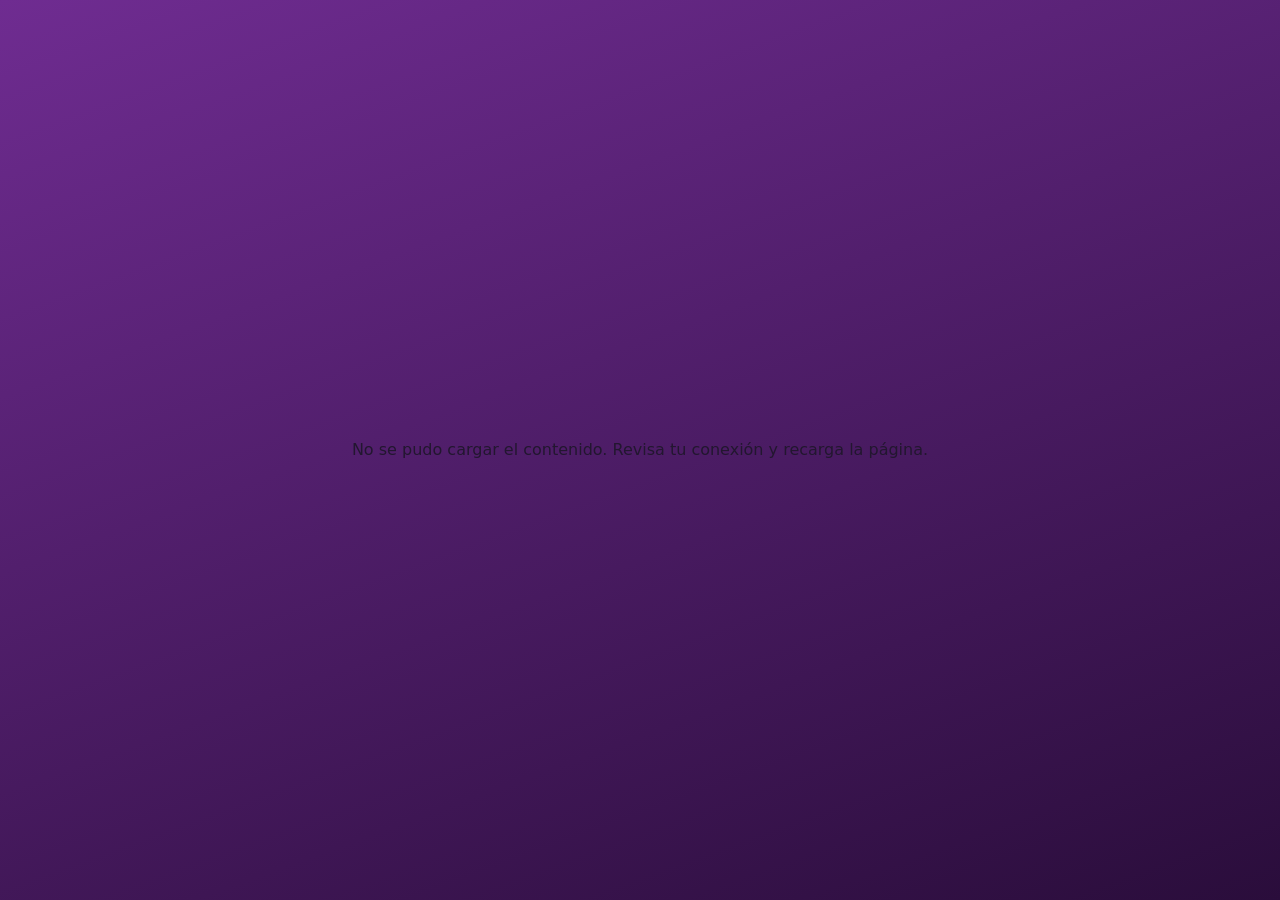
==== index.html @ a05f6765 "Macroproyecto Celica con corazón de mujer: también en el cantón, con sus proyectos y enlaces entre e" ====
<!doctype html>
<html lang="es">
<head>
<meta charset="utf-8">
<meta name="viewport" content="width=device-width, initial-scale=1">
<meta http-equiv="Content-Security-Policy" content="default-src 'self'; script-src 'self'; style-src 'self' https://fonts.googleapis.com; font-src https://fonts.gstatic.com; img-src 'self' data: blob: https:; media-src 'self' https:; connect-src https://mrswmolqdvhxfjkyxybd.supabase.co wss://mrswmolqdvhxfjkyxybd.supabase.co; frame-src https://www.youtube-nocookie.com; object-src 'none'; base-uri 'self'; form-action 'self'">
<title>Abg. Jorge Jaramillo Mena | Alcaldía de Celica · ADN7</title>
<meta name="description" content="Sitio oficial del Abg. Jorge Humberto Jaramillo Mena, candidato a la Alcaldía del cantón Celica, Loja, por ADN7. Propuestas, noticias, equipo y participación ciudadana.">
<meta name="keywords" content="Jorge Jaramillo, Celica, alcaldía, ADN7, Loja, Pozul, Sabanilla, Cruzpamba, Algarrobillo">
<meta property="og:type" content="website">
<meta property="og:locale" content="es_EC">
<meta property="og:title" content="Abg. Jorge Jaramillo Mena | Alcaldía de Celica · ADN7">
<meta property="og:description" content="Sitio oficial del Abg. Jorge Humberto Jaramillo Mena, candidato a la Alcaldía del cantón Celica, Loja, por ADN7. Propuestas, noticias, equipo y participación ciudadana.">
<meta property="og:image" content="assets/brand/afiche.webp">
<meta name="twitter:card" content="summary_large_image">
<meta name="theme-color" content="#6F2C91">
<link rel="icon" href="assets/brand/logo-color.webp">
<link rel="preconnect" href="https://mrswmolqdvhxfjkyxybd.supabase.co">
<link rel="preconnect" href="https://fonts.googleapis.com">
<link rel="preconnect" href="https://fonts.gstatic.com" crossorigin>
<link rel="stylesheet" href="https://fonts.googleapis.com/css2?family=Montserrat:wght@400;500;600;700;800;900&display=swap">
<link rel="stylesheet" href="assets/css/site.css?v=202611161114">
<link rel="preload" as="image" href="assets/brand/candidato.webp">
<script src="assets/js/js.js?v=202611161114"></script>
<script type="application/ld+json">{"@context":"https://schema.org","@type":"Person","name":"Abg. Jorge Humberto Jaramillo Mena","jobTitle":"Candidato a la Alcaldía del cantón Celica","affiliation":{"@type":"Organization","name":"ADN7"}}</script>
</head>
<body data-page="home">
<div id="root" class="loading-screen"><img src="assets/brand/logo-color.webp" alt="Jorge Jaramillo" width="140" height="133"><noscript><p>Activa JavaScript para ver el sitio.</p></noscript></div>
<script src="assets/js/vendor/supabase.min.js?v=202611161114" defer></script>
<script src="assets/js/config.js?v=202611161114" defer></script>
<script src="assets/js/common.js?v=202611161114" defer></script>
<script src="assets/js/site.js?v=202611161114" defer></script>
</body>
</html>
---- assets/css/site.css ----
:root{--p:#6F2C91;--pd:#4b1a66;--pdd:#2a0d3b;--y:#EAE84B;--w:#fff;--ink:#22172f;--mut:#6c6280;--bg2:#f6f1fa;--r:18px;--sh:0 10px 30px rgba(60,20,90,.12);--e:cubic-bezier(.2,.7,.2,1)}
*{box-sizing:border-box}html{scroll-behavior:smooth;scroll-padding-top:120px}
body{margin:0;font:400 16px/1.65 Montserrat,system-ui,-apple-system,Segoe UI,Roboto,sans-serif;color:var(--ink);background:#fff;-webkit-font-smoothing:antialiased;overflow-x:hidden}
img,video{max-width:100%;display:block}a{color:var(--p)}h1,h2,h3,h4{line-height:1.15;margin:0 0 .5em;font-weight:800}
.wrap{width:min(1180px,100% - 32px);margin-inline:auto}.muted{color:var(--mut)}.empty{grid-column:1/-1;text-align:center;padding:30px}
.btn{display:inline-flex;align-items:center;justify-content:center;gap:8px;padding:14px 26px;border-radius:999px;font-weight:700;text-decoration:none;border:2px solid transparent;cursor:pointer;font:inherit;font-weight:700;transition:transform .25s var(--e),box-shadow .25s,background .25s,color .25s}
.btn:hover{transform:translateY(-2px)}.btn-y{background:var(--y);color:var(--pdd);box-shadow:0 8px 22px rgba(234,232,75,.35)}.btn-y:hover{box-shadow:0 12px 30px rgba(234,232,75,.5)}
.btn-o{border-color:rgba(255,255,255,.7);color:#fff}.btn-o:hover{background:#fff;color:var(--p)}.btn.sm{padding:9px 18px;font-size:.9rem}
/* header */
.hdr{position:sticky;top:0;z-index:50;background:rgba(255,255,255,.94);backdrop-filter:blur(12px);-webkit-backdrop-filter:blur(12px);transition:box-shadow .3s}
.hdr.scr{box-shadow:0 6px 24px rgba(40,10,60,.1)}
.pbar{background:var(--p)}.pbar-in{display:flex;gap:8px;align-items:center;padding:8px 0;overflow-x:auto;scrollbar-width:none}.pbar-in::-webkit-scrollbar{display:none}
.pbar-lbl{color:rgba(255,255,255,.7);font-size:.72rem;font-weight:700;letter-spacing:.12em;text-transform:uppercase;margin-right:4px;white-space:nowrap}
.pbtn{flex:0 0 auto;color:#fff;text-decoration:none;font-weight:700;font-size:.82rem;letter-spacing:.06em;text-transform:uppercase;padding:7px 16px;border-radius:999px;border:1.5px solid rgba(255,255,255,.35);transition:.25s var(--e)}
.pbtn:hover,.pbtn.on{background:var(--y);color:var(--pdd);border-color:var(--y)}
.nav{display:flex;align-items:center;justify-content:space-between;gap:16px;min-height:70px}
.brand{display:flex;align-items:center;gap:10px;text-decoration:none;color:var(--ink)}.brand img{width:54px;height:54px;object-fit:contain}
.brand b{display:block;white-space:nowrap;font-size:1rem;font-weight:800;color:var(--pd)}.brand small{display:block;white-space:nowrap;font-size:.72rem;color:var(--mut);font-weight:600;letter-spacing:.04em}
.menu{display:flex;gap:4px;list-style:none;margin:0;padding:0;align-items:center}
.menu a:not(.btn){display:block;padding:8px 12px;text-decoration:none;color:var(--ink);font-weight:600;font-size:.92rem;border-radius:10px;position:relative}
.menu a:not(.btn)::after{content:"";position:absolute;left:12px;right:12px;bottom:4px;height:2px;background:var(--p);transform:scaleX(0);transition:transform .3s var(--e)}
.menu a:not(.btn):hover::after{transform:scaleX(1)}
.burger{display:none;background:none;border:0;width:44px;height:44px;cursor:pointer;padding:10px}.burger i{display:block;height:2.5px;background:var(--pd);margin:5px 0;border-radius:2px;transition:.3s}
/* hero */
.hero{position:relative;overflow:hidden;background:radial-gradient(1200px 600px at 80% 20%,#8a3bb2 0,var(--p) 35%,var(--pdd) 100%);color:#fff;padding:64px 0 0}
.hero-bg i{position:absolute;border-radius:50%;filter:blur(2px);opacity:.25;animation:float 14s ease-in-out infinite}
.hero-bg i:nth-child(1){width:420px;height:420px;background:var(--y);left:-120px;bottom:-160px;opacity:.12}
.hero-bg i:nth-child(2){width:180px;height:180px;border:3px solid var(--y);right:8%;top:12%;animation-delay:-4s;opacity:.35}
.hero-bg i:nth-child(3){width:90px;height:90px;background:#fff;left:45%;top:8%;animation-delay:-8s;opacity:.08}
@keyframes float{50%{transform:translate(20px,-25px)}}
.hero-in{position:relative;display:grid;grid-template-columns:1.1fr .9fr;gap:40px;align-items:end}
.hero-txt{padding-bottom:80px}
.kicker{display:inline-block;background:var(--y);color:var(--pdd);font-weight:800;font-size:.78rem;letter-spacing:.14em;text-transform:uppercase;padding:7px 14px;border-radius:999px;margin-bottom:18px}
.hero h1{font-size:clamp(2.1rem,5vw,3.8rem);font-weight:900;letter-spacing:-.02em;margin-bottom:.25em}
.role{font-size:clamp(1.05rem,2vw,1.35rem);font-weight:700;color:var(--y);margin:0 0 18px}
.lead{font-size:1.1rem;opacity:.92;max-width:560px}.cta{display:flex;flex-wrap:wrap;gap:12px;margin-top:28px}
.hero-pic{position:relative;align-self:end}.hero-pic img{width:100%;max-height:640px;object-fit:cover;object-position:top;border-radius:28px 28px 0 0;-webkit-mask-image:linear-gradient(#000 82%,transparent);mask-image:linear-gradient(#000 82%,transparent)}

/* sections */
.sec{position:relative;padding:96px 0}.sec.alt{background:var(--bg2)}
.sec.purple{background:linear-gradient(160deg,var(--p),var(--pdd));color:#fff}.sec.purple .head p,.sec.purple .lead{color:rgba(255,255,255,.85)}
.head{text-align:center;max-width:720px;margin:0 auto 46px}.head p{color:var(--mut);margin:0}
.eyebrow{display:inline-block;color:var(--p);font-weight:800;font-size:.78rem;letter-spacing:.16em;text-transform:uppercase;margin-bottom:10px}.eyebrow.y{color:var(--y)}
.ttl{font-size:clamp(1.8rem,3.6vw,2.7rem);font-weight:900;letter-spacing:-.02em}
.ttl::after{content:"";display:block;width:56px;height:5px;border-radius:5px;background:var(--y);margin:14px auto 0}
.bio .ttl::after,.part .ttl::after{margin-left:0}
.seal{position:absolute;right:18px;bottom:18px;width:84px;height:auto;border-radius:12px;box-shadow:0 6px 18px rgba(30,0,50,.25);z-index:2;transition:transform .35s var(--e)}
.seal:hover{transform:scale(1.08) rotate(-3deg)}
.prose p{margin:0 0 1em}.prose.sm{font-size:.94rem}
/* bio */
.bio{display:grid;grid-template-columns:.85fr 1.15fr;gap:56px;align-items:center}
.bio-img{width:100%;aspect-ratio:4/5;object-fit:cover;object-position:top;border-radius:var(--r);box-shadow:var(--sh)}
.bio-pic{position:relative}.bio-pic::before{content:"";position:absolute;inset:18px -18px -18px 18px;border:3px solid var(--y);border-radius:var(--r);z-index:-1}
/* experiencia */
.exp{display:grid;grid-template-columns:1fr 1fr;gap:32px}.tl{background:#fff;border-radius:var(--r);padding:30px;box-shadow:var(--sh)}
.tl h3{color:var(--p);font-size:1.2rem}.tl-i{position:relative;padding:0 0 22px 26px;border-left:2px solid #e3d6ec;margin-left:6px}
.tl-i::before{content:"";position:absolute;left:-8px;top:4px;width:14px;height:14px;border-radius:50%;background:var(--y);border:3px solid var(--p)}
.tl-i:last-child{padding-bottom:0}.tl-i h4{font-size:1.02rem;margin:4px 0}.tl-i p{margin:0;color:var(--mut);font-size:.93rem}.per{font-size:.78rem;font-weight:800;color:var(--p);letter-spacing:.06em}.inst{font-weight:600;color:var(--ink)!important}
/* cards */
.grid3{display:grid;grid-template-columns:repeat(auto-fill,minmax(300px,1fr));gap:26px}
.card{background:#fff;border-radius:var(--r);overflow:hidden;box-shadow:var(--sh);display:flex;flex-direction:column;transition:transform .35s var(--e),box-shadow .35s}
.card:hover{transform:translateY(-6px);box-shadow:0 18px 40px rgba(60,20,90,.2)}
.card-img{width:100%;aspect-ratio:16/10;object-fit:cover;background:#ece4f2}
.card-b{padding:22px 24px 26px;flex:1}.card-b h3{font-size:1.15rem}.card-b p{color:var(--mut);margin:0 0 10px;font-size:.95rem}
.tags{display:flex;flex-wrap:wrap;gap:6px;margin-bottom:12px}.tag{font-size:.72rem;font-weight:700;background:var(--y);color:var(--pdd);padding:4px 10px;border-radius:999px}.tag.t2{background:#efe6f5;color:var(--p)}
details summary{cursor:pointer;font-weight:700;color:var(--p);list-style:none;margin-top:6px}details summary::after{content:" ↓"}details[open] summary::after{content:" ↑"}details .prose{margin-top:10px;animation:fade .4s}
@keyframes fade{from{opacity:0;transform:translateY(-6px)}}
.chips{display:flex;flex-wrap:wrap;justify-content:center;gap:8px;margin:-16px 0 34px}
.chip{border:1.5px solid #dccbe8;background:#fff;color:var(--pd);padding:8px 16px;border-radius:999px;font:inherit;font-weight:700;font-size:.85rem;cursor:pointer;transition:.25s}
.chip:hover{border-color:var(--p)}.chip.on{background:var(--p);color:#fff;border-color:var(--p)}
.prop.hide{display:none}
.imglink{position:relative;display:block;overflow:hidden}.imglink img{transition:transform .6s var(--e)}.imglink:hover img{transform:scale(1.05)}
.go{position:absolute;right:12px;bottom:12px;background:var(--y);color:var(--pdd);font-weight:800;font-size:.8rem;padding:6px 12px;border-radius:999px}
.more{font-weight:700;text-decoration:none}
.yt{position:relative;border:0;padding:0;cursor:pointer;overflow:hidden}.yt img{width:100%;height:100%;object-fit:cover}
.play{position:absolute;inset:0;margin:auto;width:68px;height:68px;border-radius:50%;background:var(--y);box-shadow:0 0 0 10px rgba(234,232,75,.3)}.play::after{content:"";position:absolute;left:27px;top:21px;border:13px solid transparent;border-left:20px solid var(--pdd)}
iframe.card-img{border:0}
/* parroquias */
.pgrid{display:grid;grid-template-columns:repeat(6,1fr);gap:16px}
.pcard{position:relative;border-radius:var(--r);overflow:hidden;aspect-ratio:3/4;display:block;text-decoration:none;color:#fff;box-shadow:0 10px 30px rgba(0,0,0,.25)}
.pcard-img{width:100%;height:100%;object-fit:cover;transition:transform .7s var(--e)}.pcard:hover .pcard-img{transform:scale(1.08)}
.pcard::after{content:"";position:absolute;inset:0;background:linear-gradient(transparent 35%,rgba(42,13,59,.92))}
.pcard-t{position:absolute;left:16px;right:16px;bottom:16px;z-index:1}.pcard-t b{display:block;font-size:clamp(.95rem,1.5vw,1.3rem);font-weight:900;text-transform:uppercase;letter-spacing:.03em}.pcard-t small{color:var(--y);font-weight:600}
.ph{display:grid;place-items:center;background:linear-gradient(135deg,#8a3bb2,var(--pd))}.ph span{font-size:3rem;font-weight:900;color:rgba(234,232,75,.8)}.ph.big{aspect-ratio:3/4;border-radius:28px 28px 0 0}
/* equipo marquee */
.marquee{overflow:hidden;-webkit-mask-image:linear-gradient(90deg,transparent,#000 6%,#000 94%,transparent);mask-image:linear-gradient(90deg,transparent,#000 6%,#000 94%,transparent)}
.mq-track{display:flex;gap:22px;width:max-content;padding:10px 0 20px;animation:mq var(--dur,40s) linear infinite}
.marquee:hover .mq-track{animation-play-state:paused}@keyframes mq{to{transform:translateX(calc(-50% - 11px))}}
.member{margin:0;width:230px;background:#fff;border-radius:var(--r);overflow:hidden;box-shadow:var(--sh);transition:transform .35s var(--e)}.member:hover{transform:translateY(-6px)}
.member-img{width:100%;aspect-ratio:4/5;object-fit:cover;object-position:top}
.member figcaption{padding:14px 16px 18px;text-align:center}.member b{display:block;font-size:.98rem;color:var(--pd)}.member span{display:block;font-size:.82rem;color:var(--mut)}.member small{display:inline-block;margin-top:6px;background:var(--y);color:var(--pdd);font-weight:700;font-size:.7rem;padding:3px 10px;border-radius:999px;text-transform:uppercase}
/* voces */
.voices{display:grid;grid-template-columns:repeat(auto-fill,minmax(280px,1fr));gap:20px}
.voice{margin:0;background:var(--bg2);border-left:5px solid var(--y);padding:22px 24px;border-radius:12px}.voice p{margin:0 0 10px;font-style:italic}.voice footer{font-size:.8rem;font-weight:700;color:var(--p)}
/* participa */
.part{display:grid;grid-template-columns:.9fr 1.1fr;gap:50px;align-items:start}
.checks{list-style:none;padding:0;margin:24px 0 0}.checks li{padding-left:30px;position:relative;margin-bottom:10px}.checks li::before{content:"✓";position:absolute;left:0;top:-1px;width:20px;height:20px;border-radius:50%;background:var(--y);color:var(--pdd);font-weight:900;font-size:.75rem;display:grid;place-items:center}
.pform{background:#fff;color:var(--ink);border-radius:24px;padding:30px;display:grid;grid-template-columns:1fr 1fr;gap:16px;box-shadow:0 30px 60px rgba(0,0,0,.25)}
.pform label{display:block;font-weight:700;font-size:.86rem}.pform em{font-weight:500;color:var(--mut);font-style:normal}.full{grid-column:1/-1}
.pform input,.pform select,.pform textarea{display:block;margin-top:6px;font:inherit;font-weight:500;padding:12px 14px;border:1.5px solid #e2d8ea;border-radius:12px;background:#fbf9fd;transition:border .2s,box-shadow .2s;width:100%}
.pform input:focus,.pform select:focus,.pform textarea:focus{outline:0;border-color:var(--p);box-shadow:0 0 0 4px rgba(111,44,145,.12);background:#fff}
.hp{position:absolute;left:-9999px;width:1px;height:1px;overflow:hidden}
.note,.fmsg{margin:0;font-weight:600}.note{grid-column:1/-1;padding:12px 14px;border-radius:12px}.ok{background:#eaf8ea;color:#1d6b26}.err{background:#fdeceb;color:#a3261b}.fmsg:empty{display:none}.fmsg{padding:12px 14px;border-radius:12px}
/* parroquia */
.phero{position:relative;min-height:420px;display:flex;align-items:flex-end;color:#fff;background:linear-gradient(135deg,var(--p),var(--pdd));overflow:hidden}
.phero-img{position:absolute;inset:0;width:100%;height:100%;object-fit:cover;animation:zoom 18s ease-out both}@keyframes zoom{from{transform:scale(1.12)}}
.phero::after{content:"";position:absolute;inset:0;background:linear-gradient(rgba(42,13,59,.2),rgba(42,13,59,.88))}
.phero-in{position:relative;z-index:1;padding:80px 0 56px}.phero h1{font-size:clamp(2.6rem,7vw,5rem);font-weight:900;text-transform:uppercase;letter-spacing:-.01em;margin:0}
.back{color:#fff;opacity:.85;text-decoration:none;font-weight:600;display:table;margin-bottom:22px}.back:hover{opacity:1}
.pinfo{display:grid;grid-template-columns:1.4fr 1fr;gap:48px;align-items:start}
.facts{margin:0;display:grid;gap:12px}.facts div{background:var(--bg2);border-radius:14px;padding:16px 20px;border-left:5px solid var(--p)}.facts dt{font-size:.75rem;font-weight:800;text-transform:uppercase;letter-spacing:.1em;color:var(--mut)}.facts dd{margin:2px 0 0;font-weight:800;font-size:1.15rem;color:var(--pd)}
.gal{columns:3 260px;column-gap:16px}.gal-i{display:block;margin-bottom:16px;border-radius:14px;overflow:hidden;break-inside:avoid}.gal-i img{width:100%;transition:transform .6s var(--e)}.gal-i:hover img{transform:scale(1.05)}
.lb{position:fixed;inset:0;z-index:100;background:rgba(20,5,30,.92);display:grid;place-items:center;padding:20px;animation:fade .3s}.lb[hidden]{display:none}.lb-m img,.lb-m video{display:block;max-height:82vh;max-width:92vw;border-radius:12px;background:#000}.lb-m iframe{display:block;width:min(92vw,1100px);aspect-ratio:16/9;border:0;border-radius:12px;background:#000}.lb p{color:#fff;text-align:center;margin:12px 0 0}
.lb-x{position:absolute;top:14px;right:18px;background:none;border:0;color:#fff;font-size:2.4rem;cursor:pointer}
/* footer */
.ftr{position:relative;background:var(--pdd);color:#e9e0f0;padding:70px 0 30px}.ftr h2{color:#fff;font-size:1.1rem}
.ftr-grid{display:grid;grid-template-columns:1fr 1.5fr 1fr;gap:40px}.ftr-logo{width:150px;height:auto}.ftr-slogan{color:var(--y);font-weight:800;font-size:1.1rem}
.socials{display:flex;flex-wrap:wrap;gap:10px;margin-bottom:18px}
.soc{display:inline-flex;align-items:center;gap:8px;color:#fff;text-decoration:none;font-weight:700;font-size:.88rem;padding:10px 16px;border-radius:999px;transition:transform .25s var(--e),filter .25s}.soc:hover{transform:translateY(-3px);filter:brightness(1.1)}
.soc svg{width:18px;height:18px;fill:currentColor}.fb{background:#1877f2}.wa{background:#25d366}.ig{background:linear-gradient(45deg,#f9a825,#e1306c,#833ab4)}.tt{background:#111;box-shadow:inset 0 0 0 1.5px #555}
.contact,.flinks{list-style:none;padding:0;margin:0}.contact li,.flinks li{margin-bottom:6px}.ftr a{color:#fff}.flinks a{text-decoration:none;opacity:.85}.flinks a:hover{opacity:1;color:var(--y)}
.ftr-bottom{border-top:1px solid rgba(255,255,255,.12);margin-top:40px;padding-top:20px;font-size:.82rem;opacity:.7;padding-right:100px}
.wa-float{position:fixed;left:18px;bottom:18px;z-index:60;width:56px;height:56px;border-radius:50%;background:#25d366;display:grid;place-items:center;box-shadow:0 8px 24px rgba(0,0,0,.25);animation:pulse 2.6s infinite}.wa-float svg{width:30px;fill:#fff}
@keyframes pulse{0%{box-shadow:0 0 0 0 rgba(37,211,102,.5)}70%{box-shadow:0 0 0 16px rgba(37,211,102,0)}}
/* reveal */
.js .rv{opacity:0;transform:translateY(26px);transition:opacity .8s var(--e),transform .8s var(--e)}.js .rv.in{opacity:1;transform:none}.d2{transition-delay:.15s}
/* responsive */
@media (max-width:1020px){.pgrid{grid-template-columns:repeat(3,1fr)}.ftr-grid{grid-template-columns:1fr 1fr}}
@media (max-width:1060px){
 .burger{display:block}.menu{position:fixed;inset:0 0 0 auto;width:min(320px,85vw);top:0;flex-direction:column;align-items:stretch;background:#fff;padding:140px 22px 22px;gap:4px;box-shadow:-20px 0 40px rgba(0,0,0,.15);transform:translateX(105%);transition:transform .4s var(--e);z-index:1;overflow:auto}.hdr{backdrop-filter:none;-webkit-backdrop-filter:none;background:#fff}
 .menu a:not(.btn){font-size:1.05rem;padding:12px}.menu .btn{margin-top:10px;width:100%}
 .menu.open{transform:none}.burger[aria-expanded=true] i:nth-child(1){transform:translateY(7.5px) rotate(45deg)}.burger[aria-expanded=true] i:nth-child(2){opacity:0}.burger[aria-expanded=true] i:nth-child(3){transform:translateY(-7.5px) rotate(-45deg)}
 .burger{position:relative;z-index:2}
 .hero-in,.bio,.exp,.part,.pinfo{grid-template-columns:1fr}.hero{padding-top:40px}.hero-txt{padding-bottom:10px;text-align:center}.lead{margin-inline:auto}.cta{justify-content:center}
 .hero-pic{max-width:340px;margin:0 auto;order:-1}.hero-pic img{max-height:400px}.hero-in{gap:20px}.hero-txt{padding-bottom:56px}.bio .ttl::after,.part .ttl::after{margin-left:auto}.bio,.part{text-align:center}.checks{text-align:left}
 .sec{padding:72px 0}.bio-pic{max-width:380px;margin:0 auto}
}
@media (max-width:600px){.pgrid{grid-template-columns:1fr 1fr}.pform{grid-template-columns:1fr;padding:22px}.ftr-grid{grid-template-columns:1fr}.seal{width:60px;right:12px;bottom:12px}.member{width:190px}.brand small{display:none}.brand b{font-size:.82rem;white-space:normal}.brand{min-width:0}.brand img{width:46px;height:46px}.grid3{grid-template-columns:1fr}}
@media (prefers-reduced-motion:reduce){*,*::before,*::after{animation:none!important;transition:none!important}.rv{opacity:1;transform:none}.marquee{overflow-x:auto}}
.intro{animation:up .9s var(--e) both}.intro.d2{animation-delay:.15s}@keyframes up{from{opacity:0;transform:translateY(24px)}}
.loading-screen{min-height:100vh;display:grid;place-items:center;background:linear-gradient(160deg,var(--p),var(--pdd))}.loading-screen img{animation:pulse2 1.4s ease-in-out infinite;background:#fff;border-radius:24px;padding:12px}@keyframes pulse2{50%{transform:scale(.93);opacity:.75}}
.loading{padding:80px 16px;text-align:center}
/* Plan Contigo */
.plan{position:relative;margin:0 0 80px}.plan-grid{position:relative;display:grid;grid-template-columns:1fr 1fr;gap:40px 64px}.pillar:nth-child(2) .pillar-more{align-self:flex-end}.pillar:nth-child(4) .pillar-h{padding-left:62px}
:where(.pillar,.pillar-mini,.subs,.phero.eje){--c1:#1d5ca8;--c2:#29a3cf;--bg:#eaf4fb}
.c-verde{--c1:#2e8a3d;--c2:#8cc63f;--bg:#f1f8e6}.c-naranja{--c1:#d4461e;--c2:#f39c34;--bg:#fff3e6}.c-morado{--c1:#7b2f8f;--c2:#c2459b;--bg:#f8eaf5}
.pillar{display:flex;flex-direction:column;text-decoration:none;color:var(--ink);background:var(--bg);border:3px solid var(--c2);border-radius:22px;overflow:hidden;box-shadow:var(--sh);transition:transform .45s var(--e),box-shadow .45s var(--e),opacity .35s,filter .35s;position:relative}
.pillar:hover,.pillar:focus-visible{transform:scale(1.07);z-index:3;box-shadow:0 30px 60px rgba(40,10,60,.3);outline:0}
.plan-grid:hover .pillar:not(:hover){opacity:.72;filter:saturate(.75)}
.pillar-h{margin:0;padding:16px 22px;background:linear-gradient(90deg,var(--c1),var(--c2));color:#fff;font-size:clamp(.95rem,1.5vw,1.15rem);font-weight:800;text-transform:uppercase;letter-spacing:.02em}
.pillar-b{display:grid;grid-template-columns:1fr 1fr;gap:18px;padding:18px 20px 6px;flex:1}
.sub h4{font-size:.95rem;margin:0 0 8px;color:var(--c1)}.sub img{width:100%;aspect-ratio:16/10;object-fit:contain;border-radius:12px;background:#fff;margin-bottom:8px;transition:transform .5s var(--e)}.pillar:hover .sub img{transform:scale(1.05)}
.sub p{margin:0;font-size:.86rem;color:#3d3450;line-height:1.5}
.pillar-more{margin:12px 20px 18px;align-self:flex-start;background:var(--c1);color:#fff;font-weight:700;font-size:.84rem;padding:8px 16px;border-radius:999px;transition:background .3s,color .3s,transform .3s}.pillar:hover .pillar-more{background:var(--y);color:var(--pdd);transform:translateX(4px)}
.plan-shield{position:absolute;left:50%;top:50%;width:128px;height:auto;transform:translate(-50%,-50%);border-radius:26px;border:5px solid #fff;box-shadow:0 12px 30px rgba(0,0,0,.25);z-index:4;pointer-events:none;animation:shield 4s ease-in-out infinite}
@keyframes shield{50%{transform:translate(-50%,-50%) scale(1.06)}}
.plan-full{text-align:center;margin:28px 0 0}.plan-full a{font-weight:800;text-decoration:none;border-bottom:2px solid var(--y)}
.sub-ttl{text-align:center;font-size:1.6rem;font-weight:900;margin:0 0 26px;color:var(--pd)}
.phero.eje{background:linear-gradient(135deg,var(--c1) 0%,var(--c2) 45%,var(--pdd) 100%)}
.subs{display:grid;grid-template-columns:1fr 1fr;gap:26px}.subs .card{border-top:6px solid var(--c2)}.subs h3{color:var(--c1)}.card-img.contain{object-fit:contain;background:#fff;padding:10px}
.plan-mini{display:grid;grid-template-columns:repeat(3,1fr);gap:16px}.pillar-mini{display:block;padding:22px;border-radius:16px;color:#fff;text-decoration:none;font-weight:700;background:linear-gradient(135deg,var(--c1),var(--c2));transition:transform .35s var(--e),box-shadow .35s}.pillar-mini:hover{transform:translateY(-4px) scale(1.04);box-shadow:var(--sh)}
@media (max-width:860px){.plan-grid{grid-template-columns:1fr;gap:24px;padding-top:64px}.pillar:nth-child(2) .pillar-more{align-self:flex-start}.pillar:nth-child(4) .pillar-h{padding-left:22px}.plan-shield{top:0;transform:translate(-50%,-10%);animation:none;width:104px}.subs,.plan-mini{grid-template-columns:1fr}.pillar:hover{transform:scale(1.02)}.plan-grid:hover .pillar:not(:hover){opacity:1;filter:none}}
@media (max-width:480px){.pillar-b{grid-template-columns:1fr}}
.plan-quote{max-width:820px;margin:-10px auto 40px;text-align:center;font-size:clamp(1.05rem,2vw,1.35rem);font-weight:700;font-style:italic;color:var(--pd);line-height:1.5;padding:0 10px;position:relative}
.commit{display:grid;grid-template-columns:repeat(4,1fr);gap:18px;margin:-30px 0 70px}.commit-i{background:#fff;border-radius:16px;padding:20px;box-shadow:var(--sh);border-top:5px solid var(--y)}.commit-i h4{color:var(--p);margin:0 0 6px;font-size:1rem}.commit-i p{margin:0;font-size:.88rem;color:var(--mut)}
.acts{list-style:none;counter-reset:a;padding:0;margin:0;display:grid;grid-template-columns:repeat(auto-fill,minmax(300px,1fr));gap:20px}
.act{counter-increment:a;background:#fff;border-radius:18px;padding:24px 24px 22px 76px;position:relative;box-shadow:var(--sh);transition:transform .35s var(--e)}.act:hover{transform:translateY(-4px)}
.act::before{content:counter(a);position:absolute;left:20px;top:22px;width:40px;height:40px;border-radius:12px;display:grid;place-items:center;font-weight:900;color:#fff;background:linear-gradient(135deg,var(--c1),var(--c2))}
.act h3{font-size:1.05rem;color:var(--c1);margin:0 0 6px}.act p{margin:0;color:#3d3450;font-size:.93rem}
:where(.acts){--c1:#1d5ca8;--c2:#29a3cf}
.infos{display:grid;gap:22px}.info{position:relative;display:block;border-radius:18px;overflow:hidden;box-shadow:var(--sh)}.info img{width:100%;transition:transform .6s var(--e)}.info:hover img{transform:scale(1.02)}.info span{position:absolute;right:14px;bottom:14px;background:var(--y);color:var(--pdd);font-weight:800;font-size:.85rem;padding:6px 14px;border-radius:999px}
@media (max-width:1020px){.commit{grid-template-columns:1fr 1fr}}@media (max-width:600px){.commit{grid-template-columns:1fr}}
@media (max-width:860px){.plan-grid{padding-top:0}.plan-shield{position:static;order:-1;justify-self:center;transform:none;margin-bottom:-4px}}
@media (max-width:480px){.sub img{aspect-ratio:16/9;max-height:170px}}
.prop .card-img{object-fit:contain;background:#fff;padding:6px}
.shot{position:relative;display:block;flex:none;width:320px;border-radius:var(--r);overflow:hidden;box-shadow:var(--sh);background:#fff}.shot-img{display:block;width:100%;aspect-ratio:4/3;object-fit:cover;transition:transform .6s var(--e)}.shot:hover .shot-img{transform:scale(1.06)}
.shot-t{position:absolute;inset:auto 0 0;padding:28px 14px 12px;background:linear-gradient(transparent,rgba(30,8,45,.85));color:#fff;text-align:left}.shot-t b{display:block;font-size:.95rem}.shot-t small{display:inline-block;margin-top:4px;background:var(--y);color:var(--pdd);font-weight:700;font-size:.68rem;padding:2px 9px;border-radius:999px;text-transform:uppercase}
.shots{display:flex;flex-wrap:wrap;justify-content:center;gap:22px;padding-bottom:20px}@media (max-width:600px){.shot{width:260px}}
.teamfull{position:relative;display:block;max-width:1000px;margin:0 auto 22px;border-radius:var(--r);overflow:hidden;box-shadow:var(--sh);background:#fff;cursor:zoom-in}.teamfull img{display:block;width:100%;height:auto;transition:transform .6s var(--e)}.teamfull:hover img{transform:scale(1.02)}.teamfull span{position:absolute;right:14px;bottom:14px;background:var(--y);color:var(--pdd);font-weight:700;font-size:.8rem;padding:6px 12px;border-radius:999px}
.carousel{position:relative}.car-view{overflow-x:auto;scrollbar-width:none;-webkit-mask-image:linear-gradient(90deg,transparent,#000 6%,#000 94%,transparent);mask-image:linear-gradient(90deg,transparent,#000 6%,#000 94%,transparent);cursor:grab}.car-view::-webkit-scrollbar{display:none}.carousel.grab .car-view{cursor:grabbing}.carousel.grab .shot{pointer-events:none}
.car-track{display:flex;gap:22px;width:max-content;padding:10px 0 20px}.shot img,.shot video{-webkit-user-drag:none;user-select:none}
.car-btn{position:absolute;top:calc(50% - 5px);transform:translateY(-50%);z-index:3;width:50px;height:50px;border-radius:50%;border:0;background:var(--y);color:var(--pdd);font-size:2rem;line-height:1;display:grid;place-items:center;box-shadow:0 6px 20px rgba(0,0,0,.25);cursor:pointer;transition:transform .25s var(--e)}.car-btn:hover{transform:translateY(-50%) scale(1.1)}.car-btn.prev{left:14px}.car-btn.next{right:14px}
.is-vid{position:relative;display:block}.is-vid .play{pointer-events:none;transition:transform .3s var(--e)}.is-vid:hover .play{transform:scale(1.1)}.shot .play{bottom:40px}
.gal-i video,.gal-i img{display:block;width:100%}
@media (max-width:600px){.car-btn{width:40px;height:40px;font-size:1.6rem}.car-btn.prev{left:6px}.car-btn.next{right:6px}}
.card-img-wrap{position:relative;display:block;overflow:hidden}.card-img-wrap img{transition:transform .6s var(--e)}.card-img-wrap:hover img{transform:scale(1.05)}
.soc-ph{display:grid;place-items:center;color:#fff}.soc-ph b{font-size:1.4rem;letter-spacing:.02em;opacity:.95;margin-top:110px}
.soc-ph.soc-facebook{background:linear-gradient(135deg,#1877f2,#0b4fb3)}.soc-ph.soc-instagram{background:linear-gradient(45deg,#feda75,#fa7e1e 25%,#d62976 50%,#962fbf 75%,#4f5bd5)}.soc-ph.soc-tiktok{background:linear-gradient(135deg,#111,#25f4ee 160%),#000}
.soc-chip{position:absolute;left:12px;top:12px;z-index:2;color:#fff;font-weight:800;font-size:.72rem;padding:4px 10px;border-radius:999px;text-transform:uppercase;letter-spacing:.04em}.soc-chip.soc-facebook{background:#1877f2}.soc-chip.soc-instagram{background:linear-gradient(45deg,#fa7e1e,#d62976,#962fbf)}.soc-chip.soc-tiktok{background:#111}
.lb-m iframe.tall{width:min(92vw,420px);height:min(82vh,760px);aspect-ratio:auto;background:#fff}.lb-open{color:var(--y);font-weight:700}
.soc img.card-img{object-position:50% 30%}
.pager{position:relative}.pg-view{display:flex;align-items:flex-start;overflow-x:auto;scroll-snap-type:x mandatory;scrollbar-width:none;overscroll-behavior-x:contain;outline:none}.pg-view::-webkit-scrollbar{display:none}
.pg-page{flex:0 0 100%;min-width:0;scroll-snap-align:start;scroll-snap-stop:always;padding:6px 4px 12px}.pg-page.grid3{grid-template-columns:repeat(3,minmax(0,1fr))}
.pg-nav{display:flex;align-items:center;justify-content:center;gap:16px;margin-top:20px}.pg-nav[hidden]{display:none}
.pg-btn{width:46px;height:46px;flex:none;border-radius:50%;border:0;background:var(--p);color:#fff;font-size:1.7rem;line-height:1;display:grid;place-items:center;cursor:pointer;box-shadow:var(--sh);transition:transform .25s var(--e),opacity .25s}.pg-btn:hover:not(:disabled){transform:scale(1.08)}.pg-btn:disabled{opacity:.3;cursor:default}
.pg-dots{display:flex;flex-wrap:wrap;justify-content:center;gap:8px}.pg-dots button{width:10px;height:10px;padding:0;border:0;border-radius:6px;background:#d8c8e4;cursor:pointer;transition:width .3s var(--e),background .3s}.pg-dots button.on{width:28px;background:var(--p)}
@media (max-width:1000px){.pg-page.grid3{grid-template-columns:repeat(2,minmax(0,1fr));gap:18px}}
@media (max-width:700px){.pg-page.grid3{gap:12px}.pg-page .card-b{padding:12px 12px 14px}.pg-page .card-b h3{font-size:.92rem}.pg-page .card-b p{font-size:.8rem;line-height:1.45;display:-webkit-box;-webkit-line-clamp:4;-webkit-box-orient:vertical;overflow:hidden}.pg-page .tags{gap:4px;margin-bottom:8px}.pg-page .tag{font-size:.6rem;padding:3px 7px}.pg-page details summary{font-size:.8rem}.pg-page .prose.sm{font-size:.82rem}}
#plan .plan-mini{grid-template-columns:repeat(4,1fr)}
@media (max-width:1000px){#plan .plan-mini{grid-template-columns:repeat(2,1fr)}}
@media (max-width:560px){#plan .plan-mini{grid-template-columns:1fr}}
.docs{display:flex;flex-wrap:wrap;gap:8px;margin:2px 0 12px}.doc-btn{display:inline-flex;align-items:center;gap:6px;padding:8px 14px;border-radius:999px;background:var(--p);color:#fff;font-weight:700;font-size:.82rem;line-height:1.2;text-decoration:none;transition:transform .2s var(--e),background .2s}.doc-btn:hover{transform:translateY(-2px);background:var(--pdd)}.doc-btn.alt{background:var(--y);color:var(--pdd)}
@media (max-width:700px){.pg-page .doc-btn{font-size:.7rem;padding:6px 10px}}
/* Propuestas: tarjeta compacta y visor difuminado */
.prop{cursor:pointer;transition:transform .3s var(--e),box-shadow .3s var(--e)}.prop:hover{transform:translateY(-4px);box-shadow:0 16px 40px rgba(60,20,90,.18)}.prop:focus-visible{outline:3px solid var(--y);outline-offset:3px}
.prop .card-b>p{display:-webkit-box;-webkit-line-clamp:3;-webkit-box-orient:vertical;overflow:hidden}
.prop-more{display:block;margin-top:10px;color:var(--p);font-weight:800;font-size:.82rem}
.pm{position:fixed;inset:0;z-index:200;display:grid;place-items:center;padding:24px;background:rgba(42,13,59,.45);-webkit-backdrop-filter:blur(10px) saturate(1.1);backdrop-filter:blur(10px) saturate(1.1);opacity:0;transition:opacity .22s ease}
.pm[hidden]{display:none}.pm.in{opacity:1}
.pm-box{position:relative;width:min(760px,100%);max-height:min(88vh,900px);overflow:auto;overscroll-behavior:contain;background:#fff;border-radius:22px;box-shadow:0 30px 80px rgba(20,5,35,.45);transform:translateY(18px) scale(.97);transition:transform .25s var(--e)}
.pm.in .pm-box{transform:none}
.pm-x{position:sticky;top:10px;float:right;margin:10px 10px -54px 0;z-index:2;width:44px;height:44px;border-radius:50%;border:0;background:var(--pdd);color:#fff;font-size:1.6rem;line-height:1;cursor:pointer;box-shadow:0 6px 18px rgba(0,0,0,.25)}
.pm-img{background:#fff;border-bottom:1px solid #eee5f3}.pm-img img{display:block;width:100%;max-height:360px;object-fit:contain}
.pm-b{padding:22px 28px 30px}.pm-b h3{font-size:1.45rem;line-height:1.25;color:var(--pdd);margin:6px 0 10px}.pm-lead{font-size:1.02rem;font-weight:600;color:var(--ink);margin:0 0 14px}
.pm-b .prose{font-size:.98rem}.pm-b .docs{margin:4px 0 18px}
html.pm-on{overflow:hidden}
@media (max-width:700px){.pm{padding:0;place-items:end center}.pm-box{width:100%;max-height:92vh;border-radius:22px 22px 0 0;transform:translateY(40px)}.pm-b{padding:18px 18px 28px}.pm-b h3{font-size:1.2rem}.pm-img img{max-height:240px}.pg-page .prop-more{font-size:.72rem;margin-top:6px}}
@media (prefers-reduced-motion:reduce){.pm,.pm-box{transition:none}}
/* Patronato: portada promocional, quien impulsa las propuestas y propuestas relacionadas */
.vh{position:absolute!important;width:1px;height:1px;overflow:hidden;clip:rect(0 0 0 0);white-space:nowrap}
.phero.ban{display:block;min-height:0;background:linear-gradient(135deg,#3a0f63,#2a0b4a)}.phero.ban::after{display:none}
.ban-in{position:absolute;left:0;right:0;top:18px;z-index:2}.phero.ban .back{background:rgba(42,13,59,.55);padding:6px 12px;border-radius:999px}
.phero-ban{display:block;width:100%;max-width:1180px;height:auto;margin:0 auto}
.lead-bio .bio-img{object-position:center top}
.rel{margin-top:22px;padding-top:16px;border-top:1px solid #eee5f3;display:grid;gap:8px}.rel>b{font-size:.8rem;text-transform:uppercase;letter-spacing:.06em;color:var(--p)}
.rel-a{display:block;padding:10px 14px;border-radius:12px;background:#f5eefa;color:var(--pdd);font-weight:700;text-decoration:none;line-height:1.3;transition:background .2s}.rel-a:hover{background:#eadcf4}.rel-a small{display:block;font-size:.7rem;font-weight:700;color:var(--p);text-transform:uppercase;letter-spacing:.05em}
@media (max-width:600px){.ban-in{top:10px}.phero.ban .back{font-size:.8rem}}
.phero.ban .seal{display:none}
.lead-bio .bio-img{aspect-ratio:auto}
/* Macroproyectos */
.tag.tm{background:var(--y);color:var(--pdd)}
.prop-macro{display:block;margin-top:8px;font-size:.76rem;font-weight:800;color:var(--pdd);background:#fbf9d6;border-radius:8px;padding:4px 8px;width:fit-content}
.macro-a{margin:0 0 14px;background:#fbf9d6;border:1px solid #ece77a}.macro-a:hover{background:#f6f2b0}
.rel.kids{border-top:0;margin-top:18px;padding:16px;border-radius:16px;background:#faf6fd;border:1px solid #eee5f3}.rel.kids .rel-a{background:#fff}
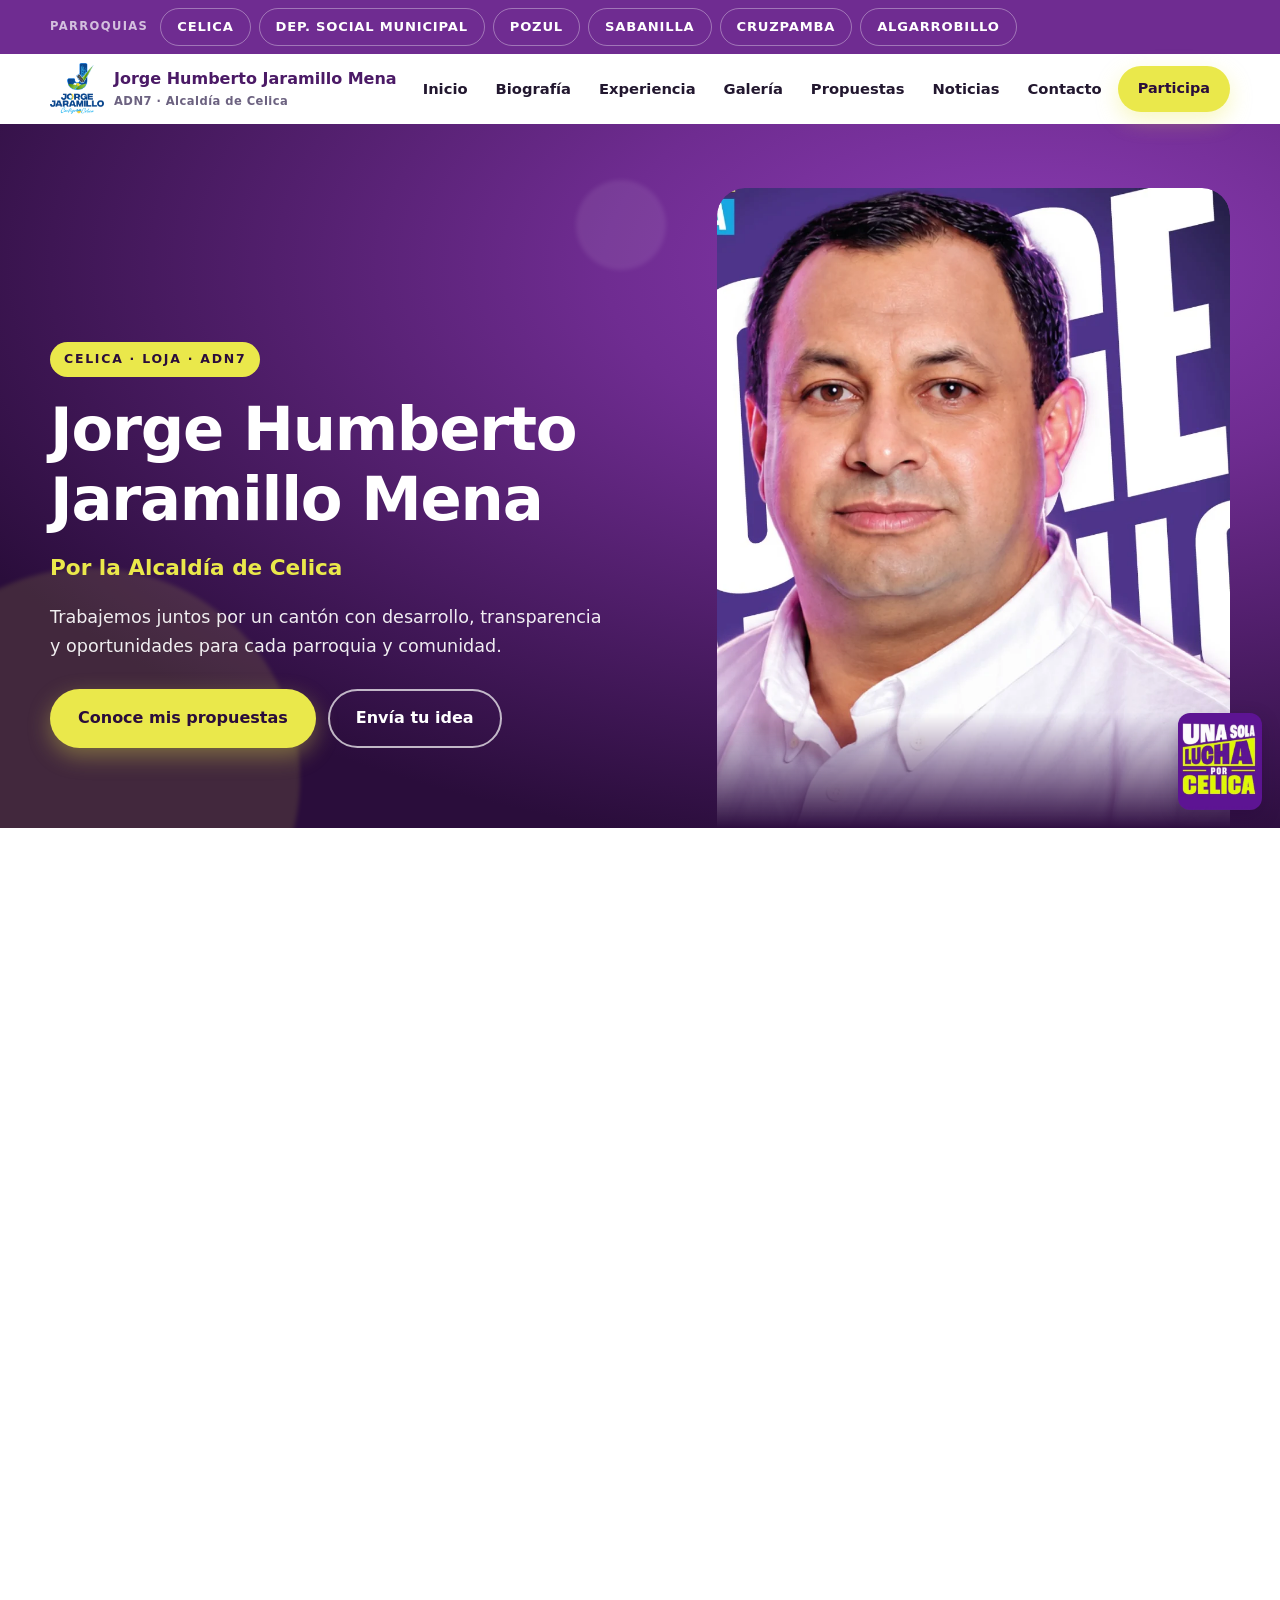
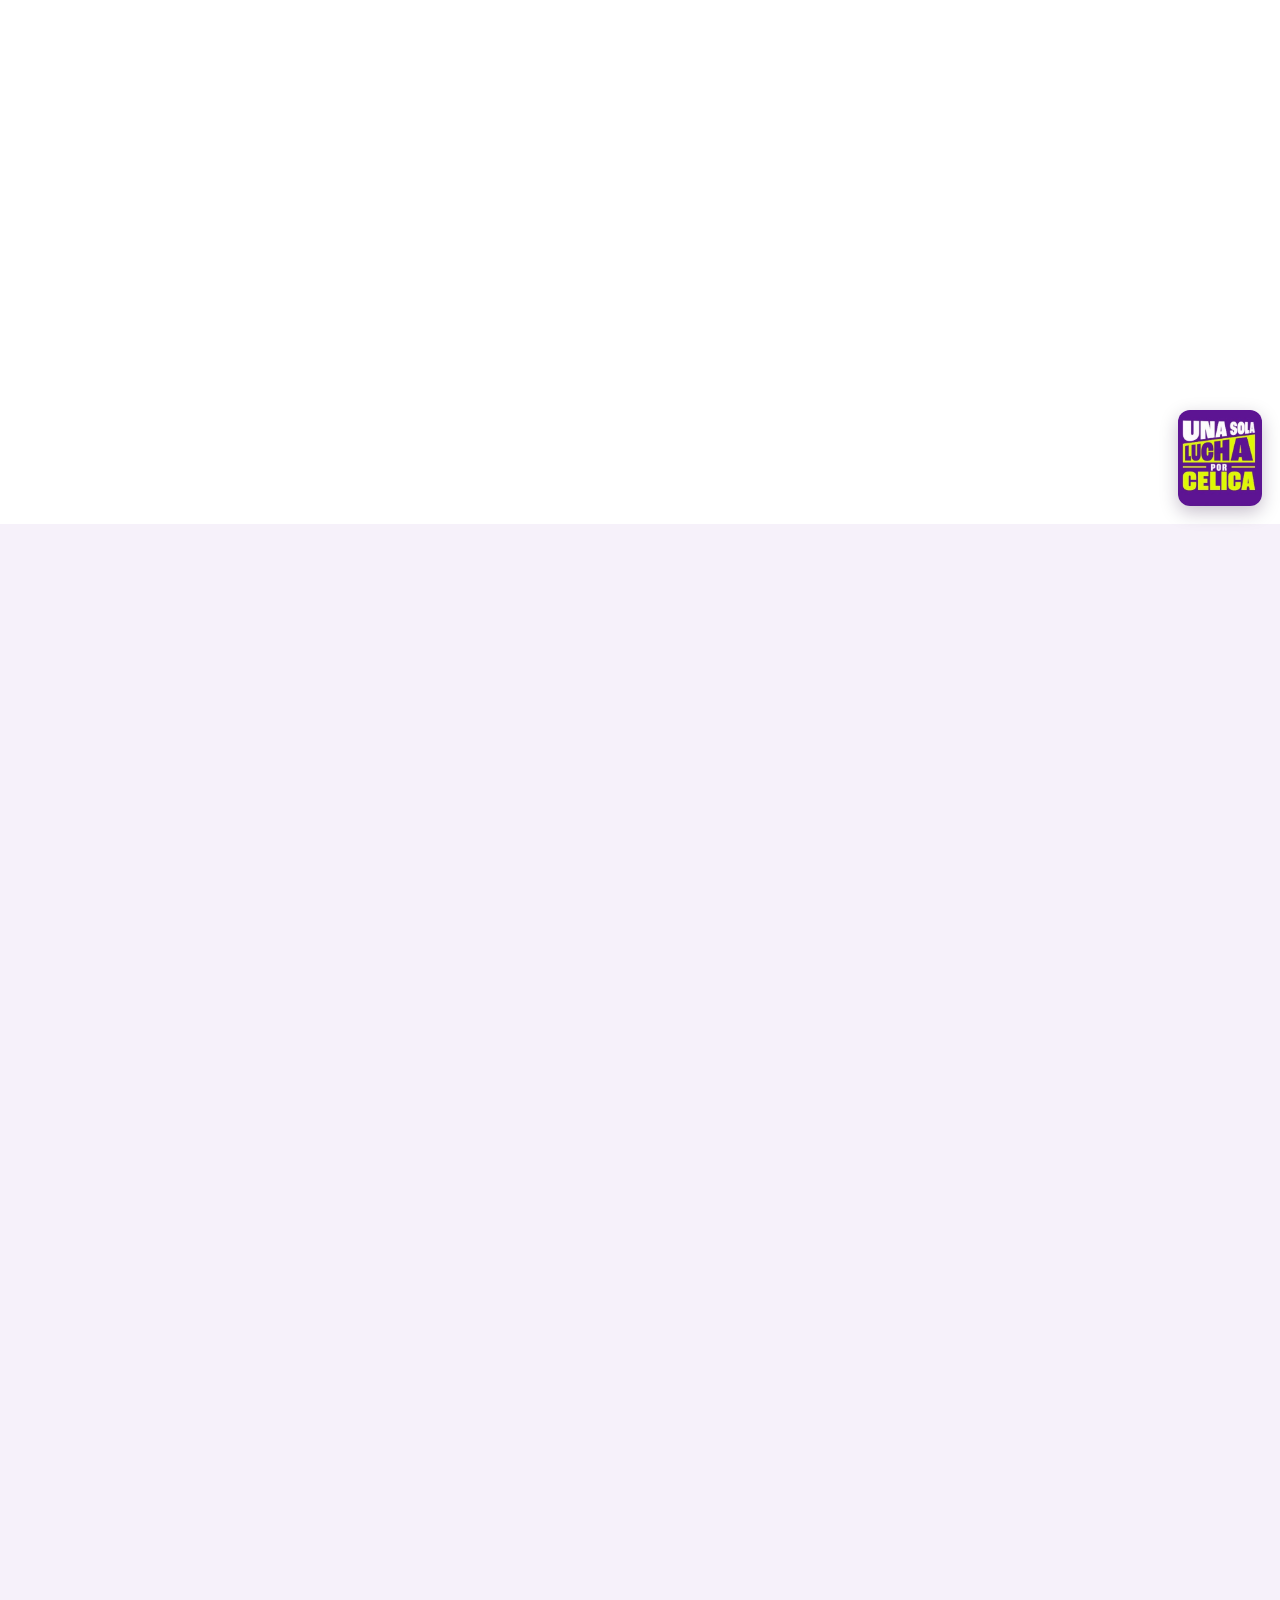
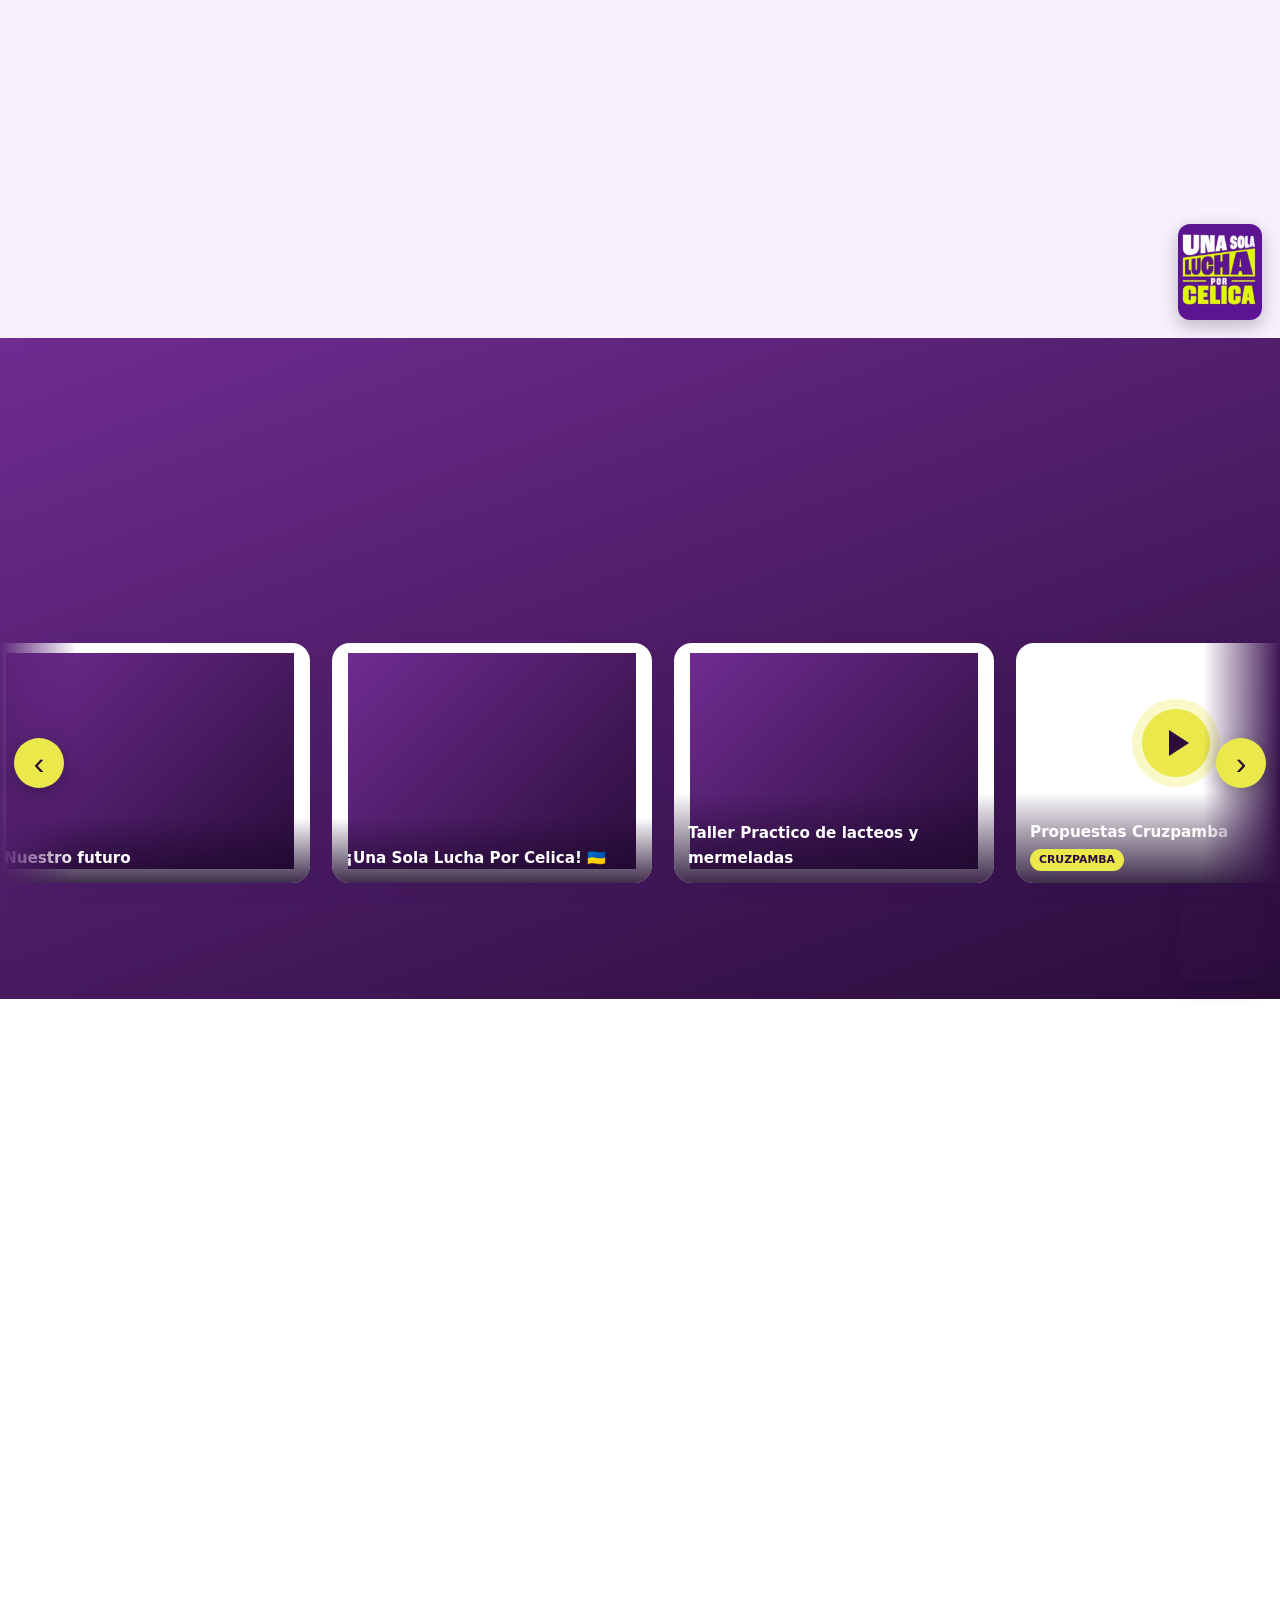
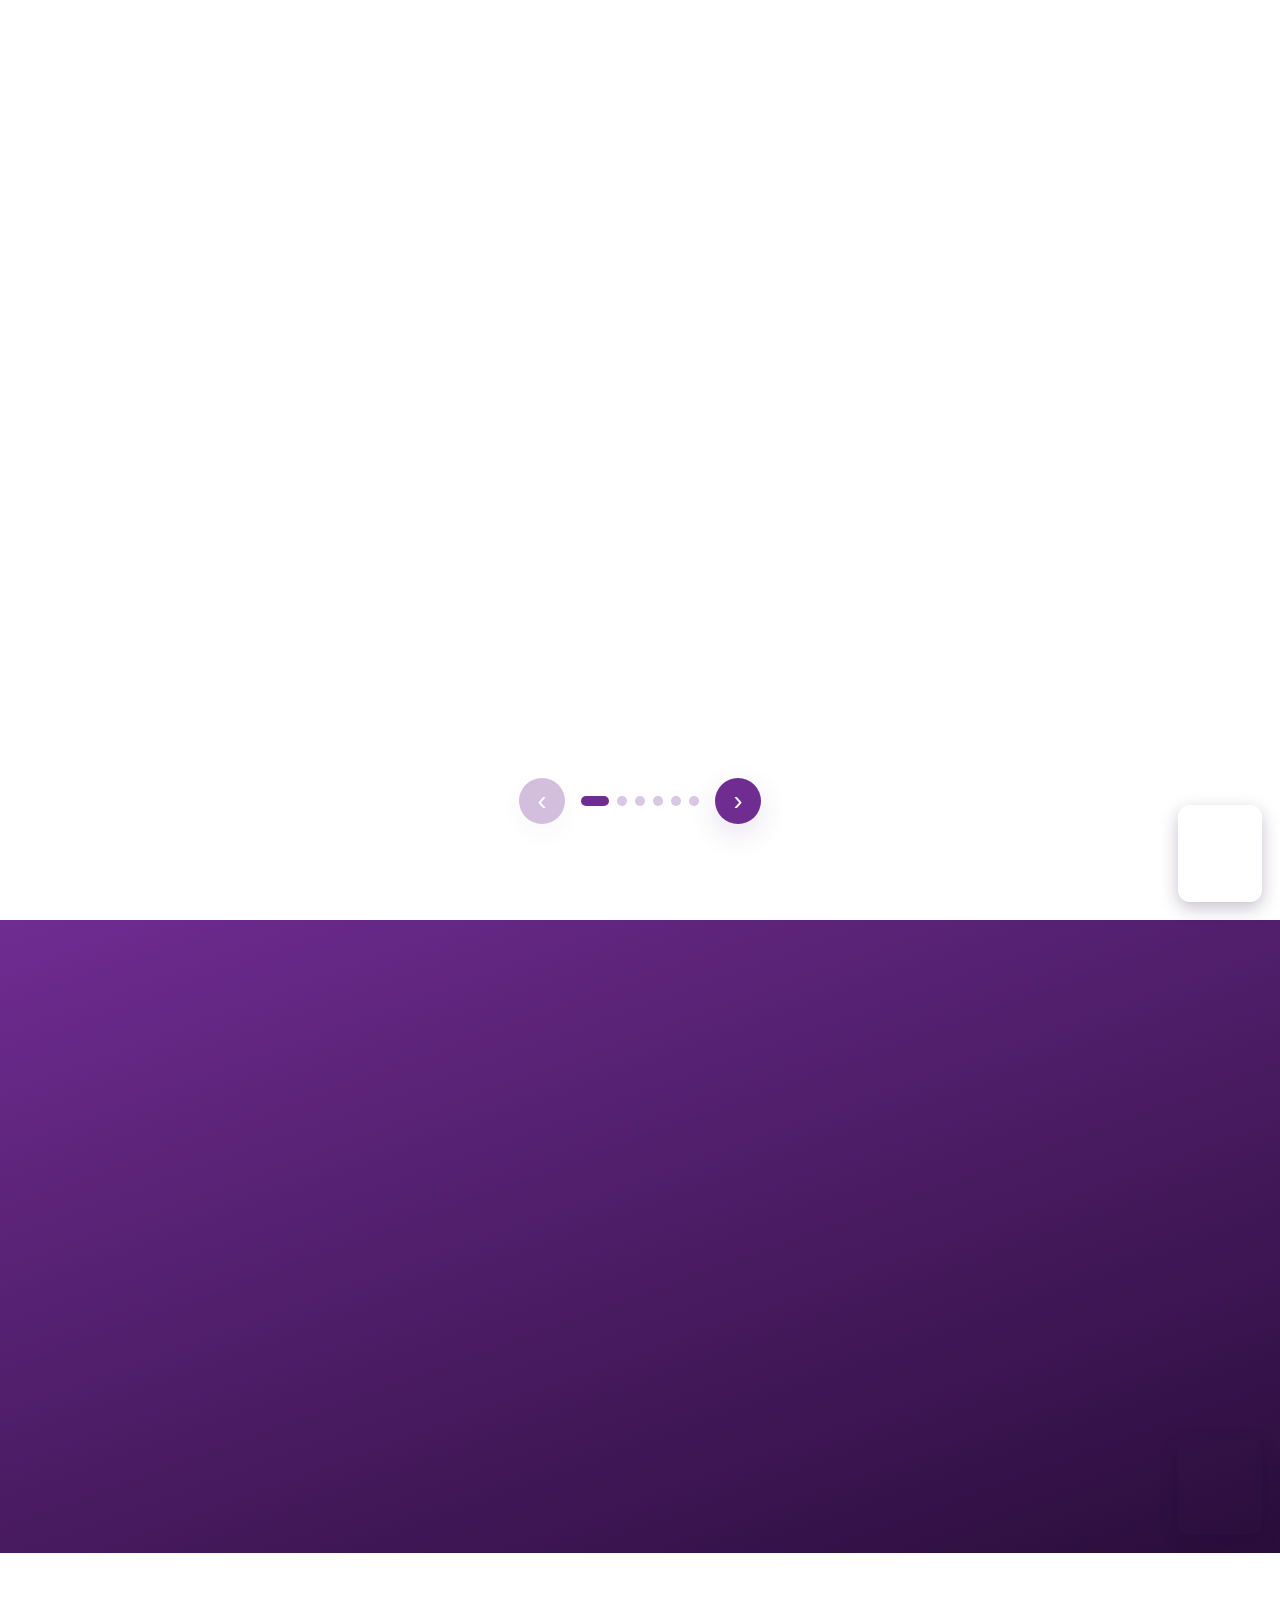
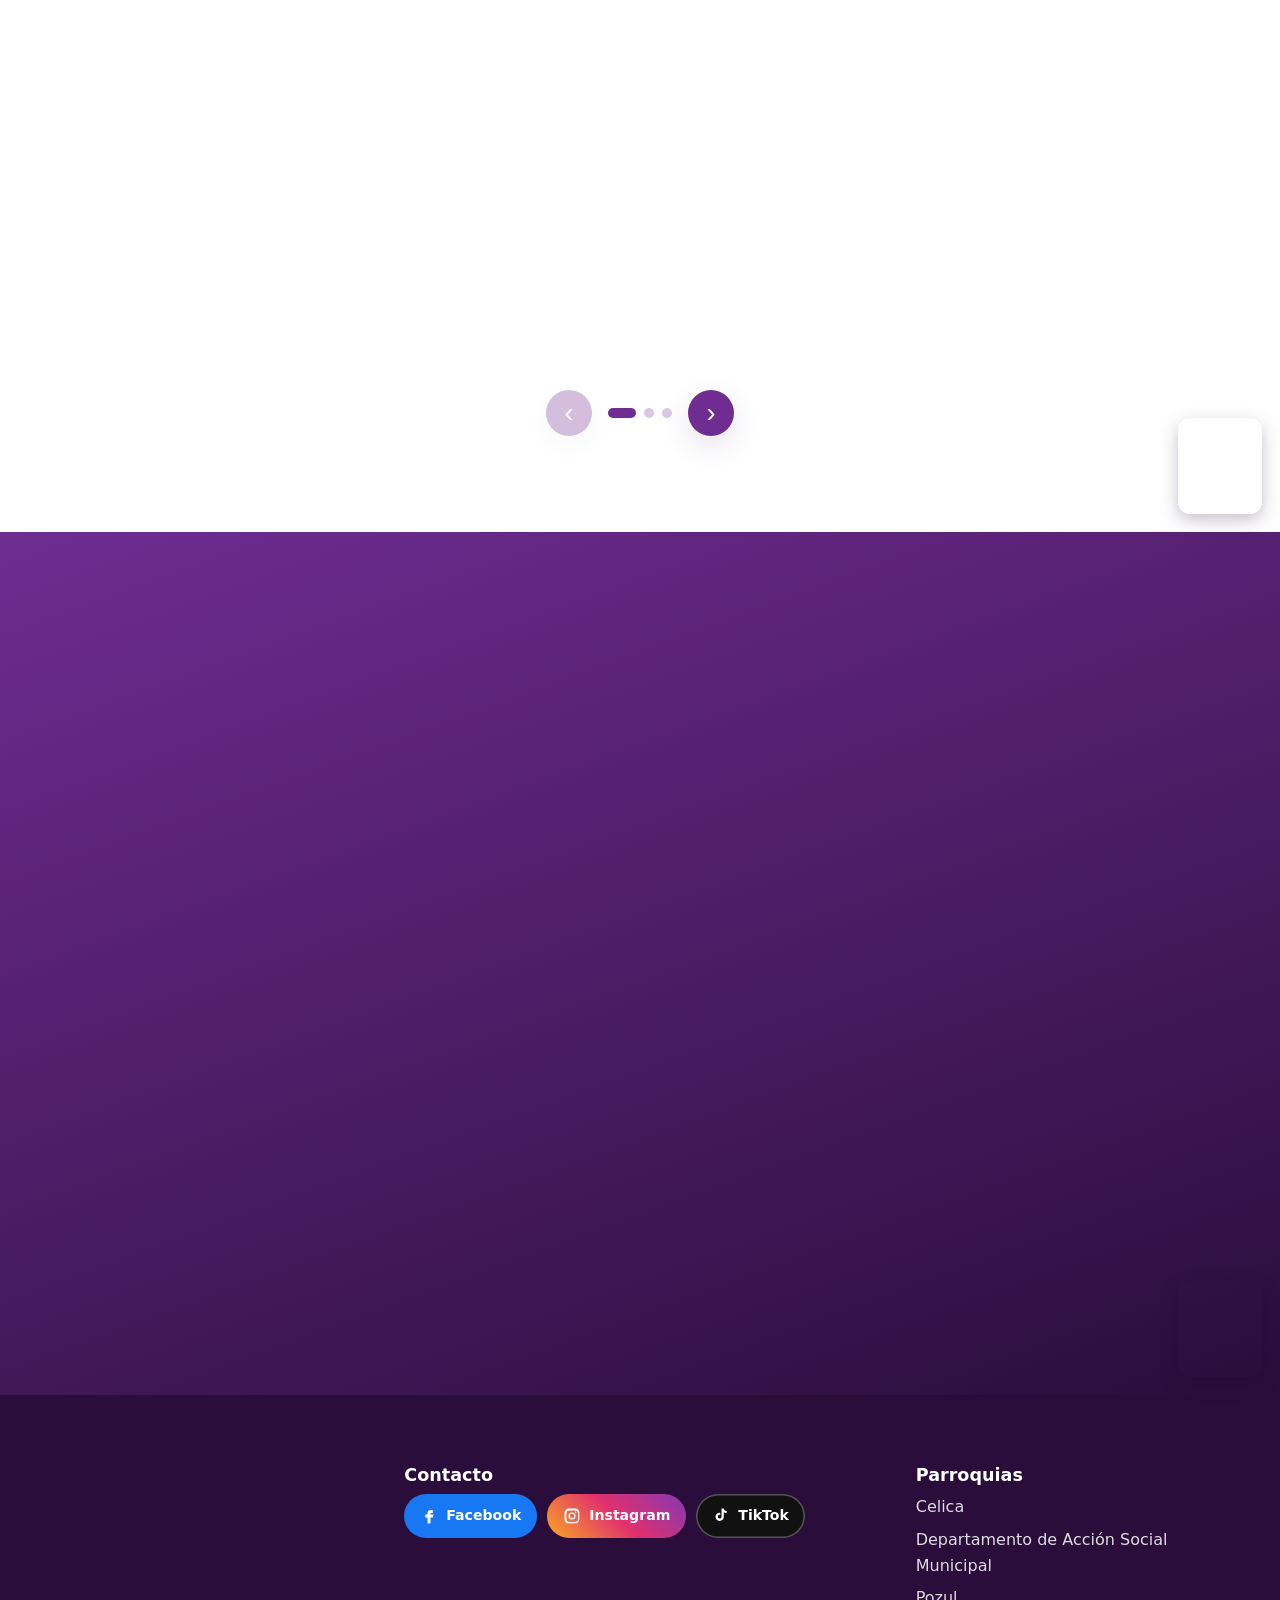
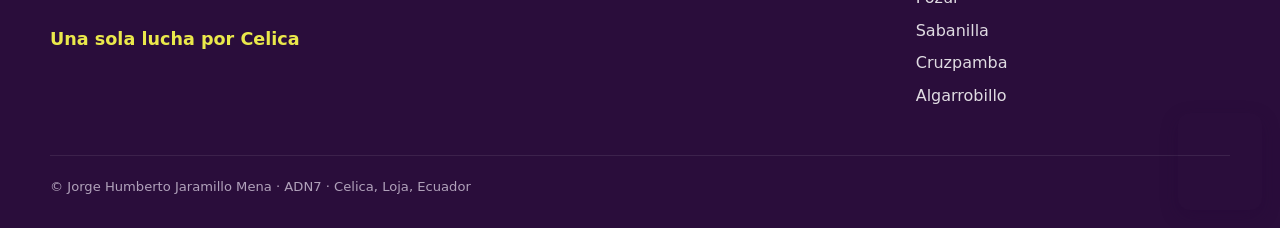
==== commit fe9ef905: "El sitio carga aunque Supabase no responda: copia del contenido en assets/data Supabase bloqueó el p" ====
--- a/index.html
+++ b/index.html
@@ -3,7 +3,7 @@
 <head>
 <meta charset="utf-8">
 <meta name="viewport" content="width=device-width, initial-scale=1">
-<meta http-equiv="Content-Security-Policy" content="default-src 'self'; script-src 'self'; style-src 'self' https://fonts.googleapis.com; font-src https://fonts.gstatic.com; img-src 'self' data: blob: https:; media-src 'self' https:; connect-src https://mrswmolqdvhxfjkyxybd.supabase.co wss://mrswmolqdvhxfjkyxybd.supabase.co; frame-src https://www.youtube-nocookie.com; object-src 'none'; base-uri 'self'; form-action 'self'">
+<meta http-equiv="Content-Security-Policy" content="default-src 'self'; script-src 'self'; style-src 'self' https://fonts.googleapis.com; font-src https://fonts.gstatic.com; img-src 'self' data: blob: https:; media-src 'self' https:; connect-src 'self' https://mrswmolqdvhxfjkyxybd.supabase.co wss://mrswmolqdvhxfjkyxybd.supabase.co; frame-src https://www.youtube-nocookie.com; object-src 'none'; base-uri 'self'; form-action 'self'">
 <title>Abg. Jorge Jaramillo Mena | Alcaldía de Celica · ADN7</title>
 <meta name="description" content="Sitio oficial del Abg. Jorge Humberto Jaramillo Mena, candidato a la Alcaldía del cantón Celica, Loja, por ADN7. Propuestas, noticias, equipo y participación ciudadana.">
 <meta name="keywords" content="Jorge Jaramillo, Celica, alcaldía, ADN7, Loja, Pozul, Sabanilla, Cruzpamba, Algarrobillo">
@@ -19,16 +19,16 @@
 <link rel="preconnect" href="https://fonts.googleapis.com">
 <link rel="preconnect" href="https://fonts.gstatic.com" crossorigin>
 <link rel="stylesheet" href="https://fonts.googleapis.com/css2?family=Montserrat:wght@400;500;600;700;800;900&display=swap">
-<link rel="stylesheet" href="assets/css/site.css?v=202611161114">
+<link rel="stylesheet" href="assets/css/site.css?v=202611212206">
 <link rel="preload" as="image" href="assets/brand/candidato.webp">
-<script src="assets/js/js.js?v=202611161114"></script>
+<script src="assets/js/js.js?v=202611212206"></script>
 <script type="application/ld+json">{"@context":"https://schema.org","@type":"Person","name":"Abg. Jorge Humberto Jaramillo Mena","jobTitle":"Candidato a la Alcaldía del cantón Celica","affiliation":{"@type":"Organization","name":"ADN7"}}</script>
 </head>
 <body data-page="home">
 <div id="root" class="loading-screen"><img src="assets/brand/logo-color.webp" alt="Jorge Jaramillo" width="140" height="133"><noscript><p>Activa JavaScript para ver el sitio.</p></noscript></div>
-<script src="assets/js/vendor/supabase.min.js?v=202611161114" defer></script>
-<script src="assets/js/config.js?v=202611161114" defer></script>
-<script src="assets/js/common.js?v=202611161114" defer></script>
-<script src="assets/js/site.js?v=202611161114" defer></script>
+<script src="assets/js/vendor/supabase.min.js?v=202611212206" defer></script>
+<script src="assets/js/config.js?v=202611212206" defer></script>
+<script src="assets/js/common.js?v=202611212206" defer></script>
+<script src="assets/js/site.js?v=202611212206" defer></script>
 </body>
 </html>
--- a/assets/css/site.css
+++ b/assets/css/site.css
@@ -216,15 +216,12 @@
 html.pm-on{overflow:hidden}
 @media (max-width:700px){.pm{padding:0;place-items:end center}.pm-box{width:100%;max-height:92vh;border-radius:22px 22px 0 0;transform:translateY(40px)}.pm-b{padding:18px 18px 28px}.pm-b h3{font-size:1.2rem}.pm-img img{max-height:240px}.pg-page .prop-more{font-size:.72rem;margin-top:6px}}
 @media (prefers-reduced-motion:reduce){.pm,.pm-box{transition:none}}
-/* Patronato: portada promocional, quien impulsa las propuestas y propuestas relacionadas */
+/* Departamento de Acción Social: portada con ilustración, quien impulsa las propuestas y propuestas relacionadas */
 .vh{position:absolute!important;width:1px;height:1px;overflow:hidden;clip:rect(0 0 0 0);white-space:nowrap}
 .phero.ban{display:block;min-height:0;background:linear-gradient(135deg,#3a0f63,#2a0b4a)}.phero.ban::after{display:none}
-.ban-in{position:absolute;left:0;right:0;top:18px;z-index:2}.phero.ban .back{background:rgba(42,13,59,.55);padding:6px 12px;border-radius:999px}
-.phero-ban{display:block;width:100%;max-width:1180px;height:auto;margin:0 auto}
 .lead-bio .bio-img{object-position:center top}
 .rel{margin-top:22px;padding-top:16px;border-top:1px solid #eee5f3;display:grid;gap:8px}.rel>b{font-size:.8rem;text-transform:uppercase;letter-spacing:.06em;color:var(--p)}
 .rel-a{display:block;padding:10px 14px;border-radius:12px;background:#f5eefa;color:var(--pdd);font-weight:700;text-decoration:none;line-height:1.3;transition:background .2s}.rel-a:hover{background:#eadcf4}.rel-a small{display:block;font-size:.7rem;font-weight:700;color:var(--p);text-transform:uppercase;letter-spacing:.05em}
-@media (max-width:600px){.ban-in{top:10px}.phero.ban .back{font-size:.8rem}}
 .phero.ban .seal{display:none}
 .lead-bio .bio-img{aspect-ratio:auto}
 /* Macroproyectos */
@@ -232,3 +229,71 @@
 .prop-macro{display:block;margin-top:8px;font-size:.76rem;font-weight:800;color:var(--pdd);background:#fbf9d6;border-radius:8px;padding:4px 8px;width:fit-content}
 .macro-a{margin:0 0 14px;background:#fbf9d6;border:1px solid #ece77a}.macro-a:hover{background:#f6f2b0}
 .rel.kids{border-top:0;margin-top:18px;padding:16px;border-radius:16px;background:#faf6fd;border:1px solid #eee5f3}.rel.kids .rel-a{background:#fff}
+.ban-in{position:relative;z-index:1;display:grid;grid-template-columns:1fr 1.05fr;gap:32px;align-items:center;padding:56px 0 48px}
+.phero.ban h1{font-size:clamp(1.9rem,4.2vw,3.3rem);line-height:1.05}.phero.ban .lead{color:var(--y);font-weight:700}
+.phero-ban{display:block;width:100%;height:auto;border-radius:18px}
+@media (max-width:760px){.ban-in{grid-template-columns:1fr;gap:20px;padding:40px 0 32px}}
+.prop-macro+.prop-macro{margin-top:4px}.macro-a+.macro-a{margin-top:-6px}
+
+/* Mapa interactivo del cantón (reemplaza las 4 tarjetas de los ejes) */
+.cmap{position:relative}
+.cmap-hint{text-align:center;color:var(--mut);font-weight:600;font-size:.92rem;margin:0 0 14px}
+.cmap-scroll{position:relative;border-radius:22px;overflow:hidden;box-shadow:0 18px 50px rgba(60,20,90,.18);border:3px solid #fff;background:#fbf7ee}
+.cmap-stage{position:relative;transition:transform .7s var(--e)}
+.cmap-stage img{display:block;width:100%;height:auto}
+.cmap.zoom .cmap-stage{transform:scale(1.75);cursor:zoom-out}
+.cmap.zoom .hs,.cmap.zoom .hs-br{pointer-events:none}
+.hs{position:absolute;display:block;padding:0;margin:0;border:0;background:transparent;border-radius:12px;cursor:pointer;transition:background .25s,box-shadow .25s}
+.hs:hover,.hs:focus-visible{background:rgba(234,232,75,.28);box-shadow:0 0 0 3px var(--p),0 0 0 6px rgba(234,232,75,.9);outline:0}
+.hs-par:hover,.hs-par:focus-visible{background:rgba(111,44,145,.16)}
+.hs-eje:hover,.hs-eje:focus-visible{background:rgba(111,44,145,.14)}
+.hs-br{position:absolute;transform:translate(-50%,-50%);display:flex;flex-direction:column;align-items:center;gap:2px;text-decoration:none;z-index:2;color:var(--pdd)}
+.hs-br svg{width:clamp(30px,3.4vw,52px);height:auto;padding:5px 6px 3px;background:var(--y);color:var(--p);border:3px solid var(--p);border-radius:12px;box-shadow:0 6px 14px rgba(40,10,60,.35);animation:brp 2.6s ease-in-out infinite;transition:transform .3s var(--e)}
+.hs-br span{font-size:clamp(.55rem,.85vw,.78rem);font-weight:800;background:#fff;color:var(--pdd);padding:2px 7px;border-radius:999px;white-space:nowrap;box-shadow:0 2px 6px rgba(0,0,0,.2)}
+.hs-br:hover svg,.hs-br:focus-visible svg{transform:scale(1.25);animation:none}.hs-br:focus-visible{outline:0}.hs-br:focus-visible span{box-shadow:0 0 0 3px var(--p)}
+@keyframes brp{0%,100%{transform:translateY(0)}50%{transform:translateY(-4px)}}
+.cmap-layer{position:absolute;top:58px;bottom:16px;right:16px;width:min(390px,44%);z-index:5;opacity:0;transform:translateX(30px) scale(.96);transition:opacity .3s,transform .4s var(--e)}
+.cmap-layer.left{right:auto;left:16px;transform:translateX(-30px) scale(.96)}
+.cmap-layer.in{opacity:1;transform:none}
+.cl-in{position:relative;height:100%;overflow:auto;background:#fff;border-radius:20px;border-top:8px solid var(--p);box-shadow:0 24px 60px rgba(40,10,60,.35);padding:22px 22px 20px}
+.cl-in .kicker{display:inline-block;background:var(--y);color:var(--pdd);font-weight:800;font-size:.72rem;text-transform:uppercase;letter-spacing:.06em;padding:4px 12px;border-radius:999px}
+.cl-in h3{margin:10px 40px 4px 0;color:var(--p);font-size:1.35rem;line-height:1.2}
+.cl-tag{margin:0 0 12px;color:var(--mut);font-size:.9rem}
+.cl-x{position:absolute;top:12px;right:12px;width:38px;height:38px;border-radius:50%;border:0;background:var(--bg2);color:var(--p);font-size:1.5rem;line-height:1;cursor:pointer}.cl-x:hover{background:var(--p);color:#fff}
+.cl-list{list-style:none;margin:0 0 16px;padding:0;display:grid;gap:6px}
+.cl-list a{display:block;padding:9px 12px;border-radius:12px;background:var(--bg2);color:var(--ink);text-decoration:none;font-weight:600;font-size:.9rem;border-left:4px solid var(--p);transition:background .2s,transform .2s}
+.cl-list a:hover,.cl-list a:focus-visible{background:var(--y);transform:translateX(4px);outline:0}
+.cl-go{display:block;text-align:center}
+.cmap-ejes{display:none}
+@media (max-width:700px){
+  .cmap-hint{font-size:.82rem}
+  .cmap-scroll{overflow-x:auto;-webkit-overflow-scrolling:touch}
+  .cmap-stage{width:900px}
+  .cmap.zoom .cmap-stage{transform:none}
+  .cmap.zoom .hs,.cmap.zoom .hs-br{pointer-events:auto}
+  .cmap-layer,.cmap-layer.left{position:static;width:auto;margin-top:14px;transform:translateY(20px)}
+  .cmap-layer.in{transform:none}
+  .cmap-ejes{display:grid;grid-template-columns:1fr;gap:10px;margin-top:16px}
+}
+@media (prefers-reduced-motion:reduce){.cmap-stage,.cmap-layer{transition:none}.hs-br svg{animation:none}}
+.cmap-sw{display:none}@media (max-width:700px){.cmap-sw{display:inline}}
+.cl-h{margin:16px 0 8px;font-size:.82rem;text-transform:uppercase;letter-spacing:.05em;color:var(--pd)}
+.cl-m{margin:0 0 8px;border:2px solid var(--bg2);border-radius:14px;background:#fff;overflow:hidden}
+.cl-m summary{cursor:pointer;list-style:none;padding:10px 36px 10px 12px;position:relative;background:linear-gradient(90deg,var(--bg2),#fff)}
+.cl-m summary::-webkit-details-marker{display:none}
+.cl-m summary::after{content:'+';position:absolute;right:12px;top:50%;transform:translateY(-50%);width:22px;height:22px;border-radius:50%;background:var(--p);color:#fff;display:grid;place-items:center;font-weight:800;line-height:1}
+.cl-m[open] summary::after{content:'−';background:var(--y);color:var(--pdd)}
+.cl-m summary b{display:block;color:var(--p);font-size:.92rem;line-height:1.25}.cl-m summary small{color:var(--mut);font-size:.76rem}
+.cl-m .cl-list{margin:8px 10px 10px}.cl-mm{display:inline-block;margin:10px 12px 0;font-weight:800;font-size:.82rem;color:var(--p);text-decoration:none;border-bottom:2px solid var(--y)}
+.cl-in>.cl-list{margin-bottom:6px}.cl-go{margin-top:14px}
+.lb{z-index:300}
+.pm-gal{margin:22px 0 6px;padding-top:18px;border-top:2px dashed var(--bg2)}
+.pm-gal h4{margin:0 0 12px;color:var(--p);font-size:1rem}
+.pm-gal-g{display:grid;grid-template-columns:repeat(auto-fill,minmax(220px,1fr));gap:14px}
+.pm-g{margin:0;background:var(--bg2);border-radius:14px;overflow:hidden}
+.pm-g video,.pm-g .pm-g-img{display:block;width:100%;aspect-ratio:16/10;object-fit:cover;background:#1b0b28}
+.pm-g video{object-fit:contain}
+.pm-g-a{position:relative;display:block}.pm-g-a .play{position:absolute;inset:0;margin:auto}
+.pm-g figcaption{padding:8px 12px;font-size:.82rem;font-weight:700;color:var(--ink)}
+.pm-gal-g:has(> .pm-g:only-child){grid-template-columns:1fr}
+img.img-off{object-fit:contain!important;background:linear-gradient(135deg,#6F2C91,#2a0d3b);padding:12%}
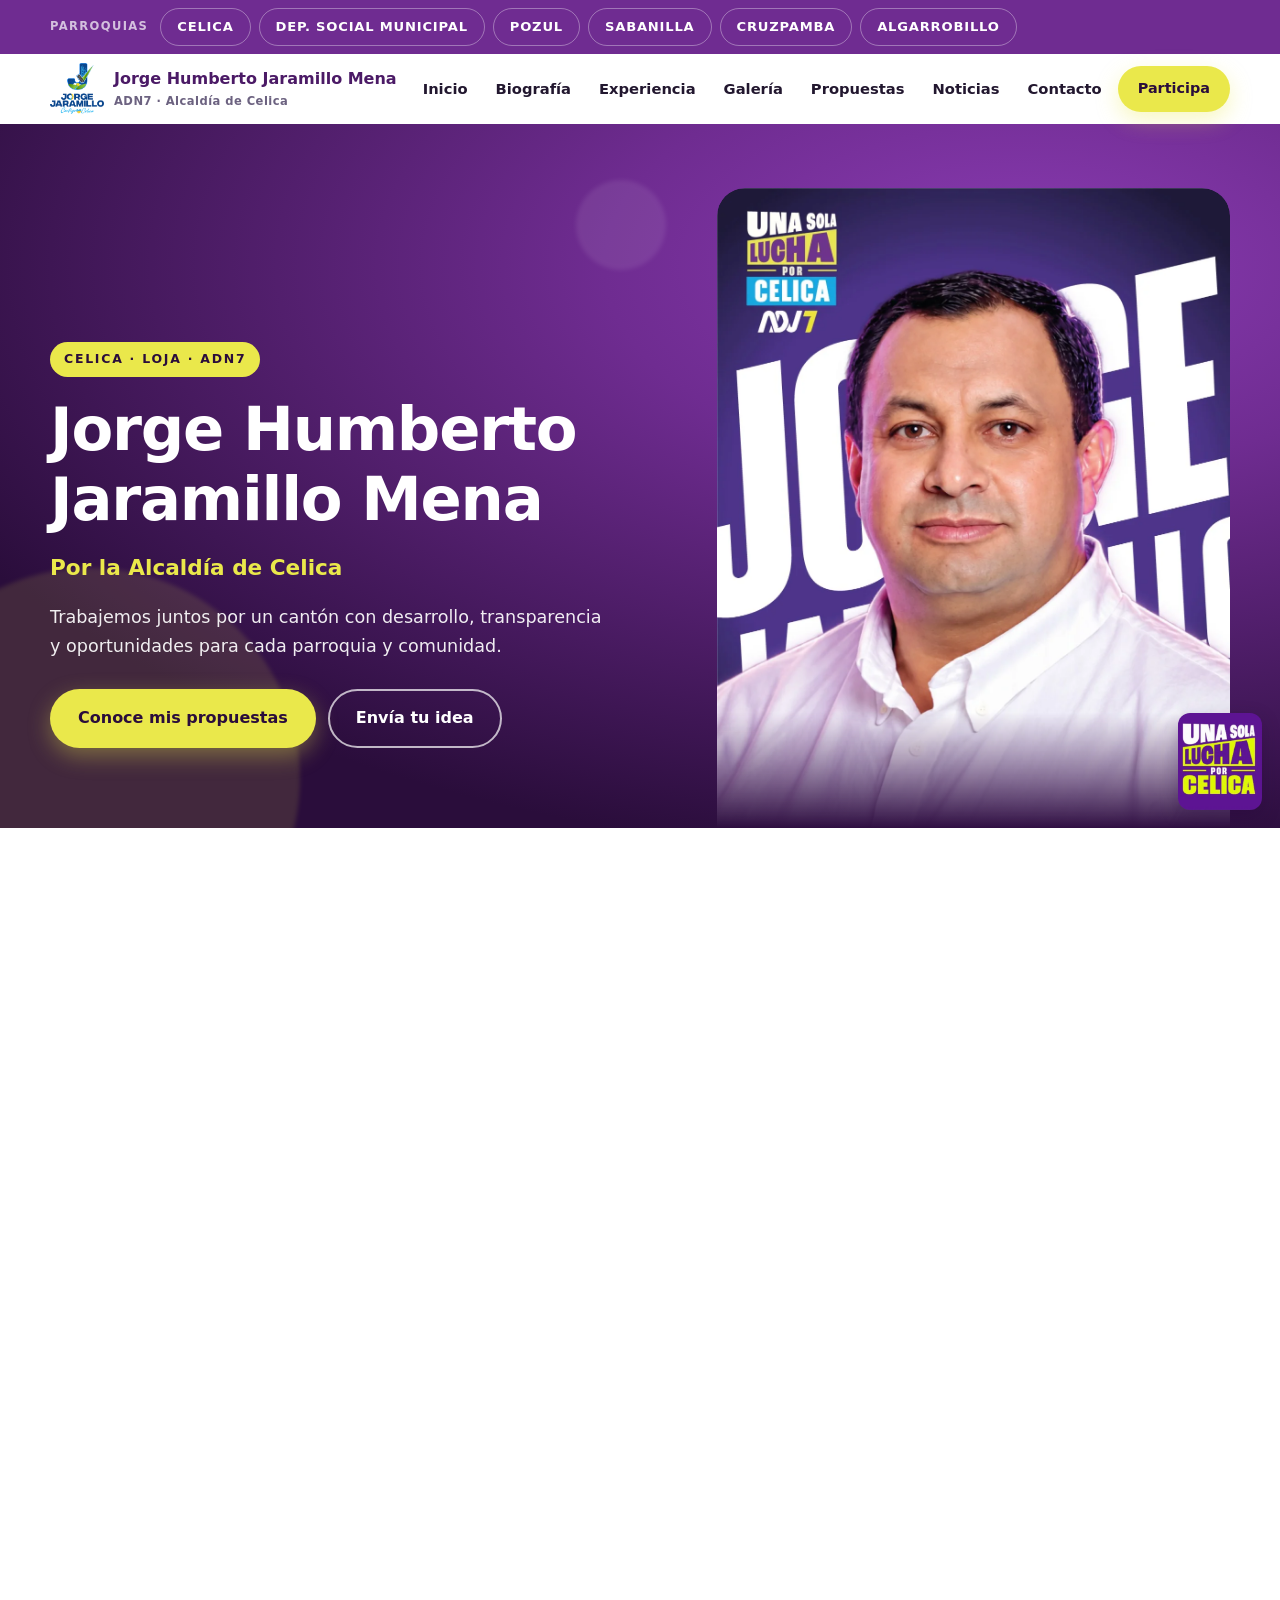
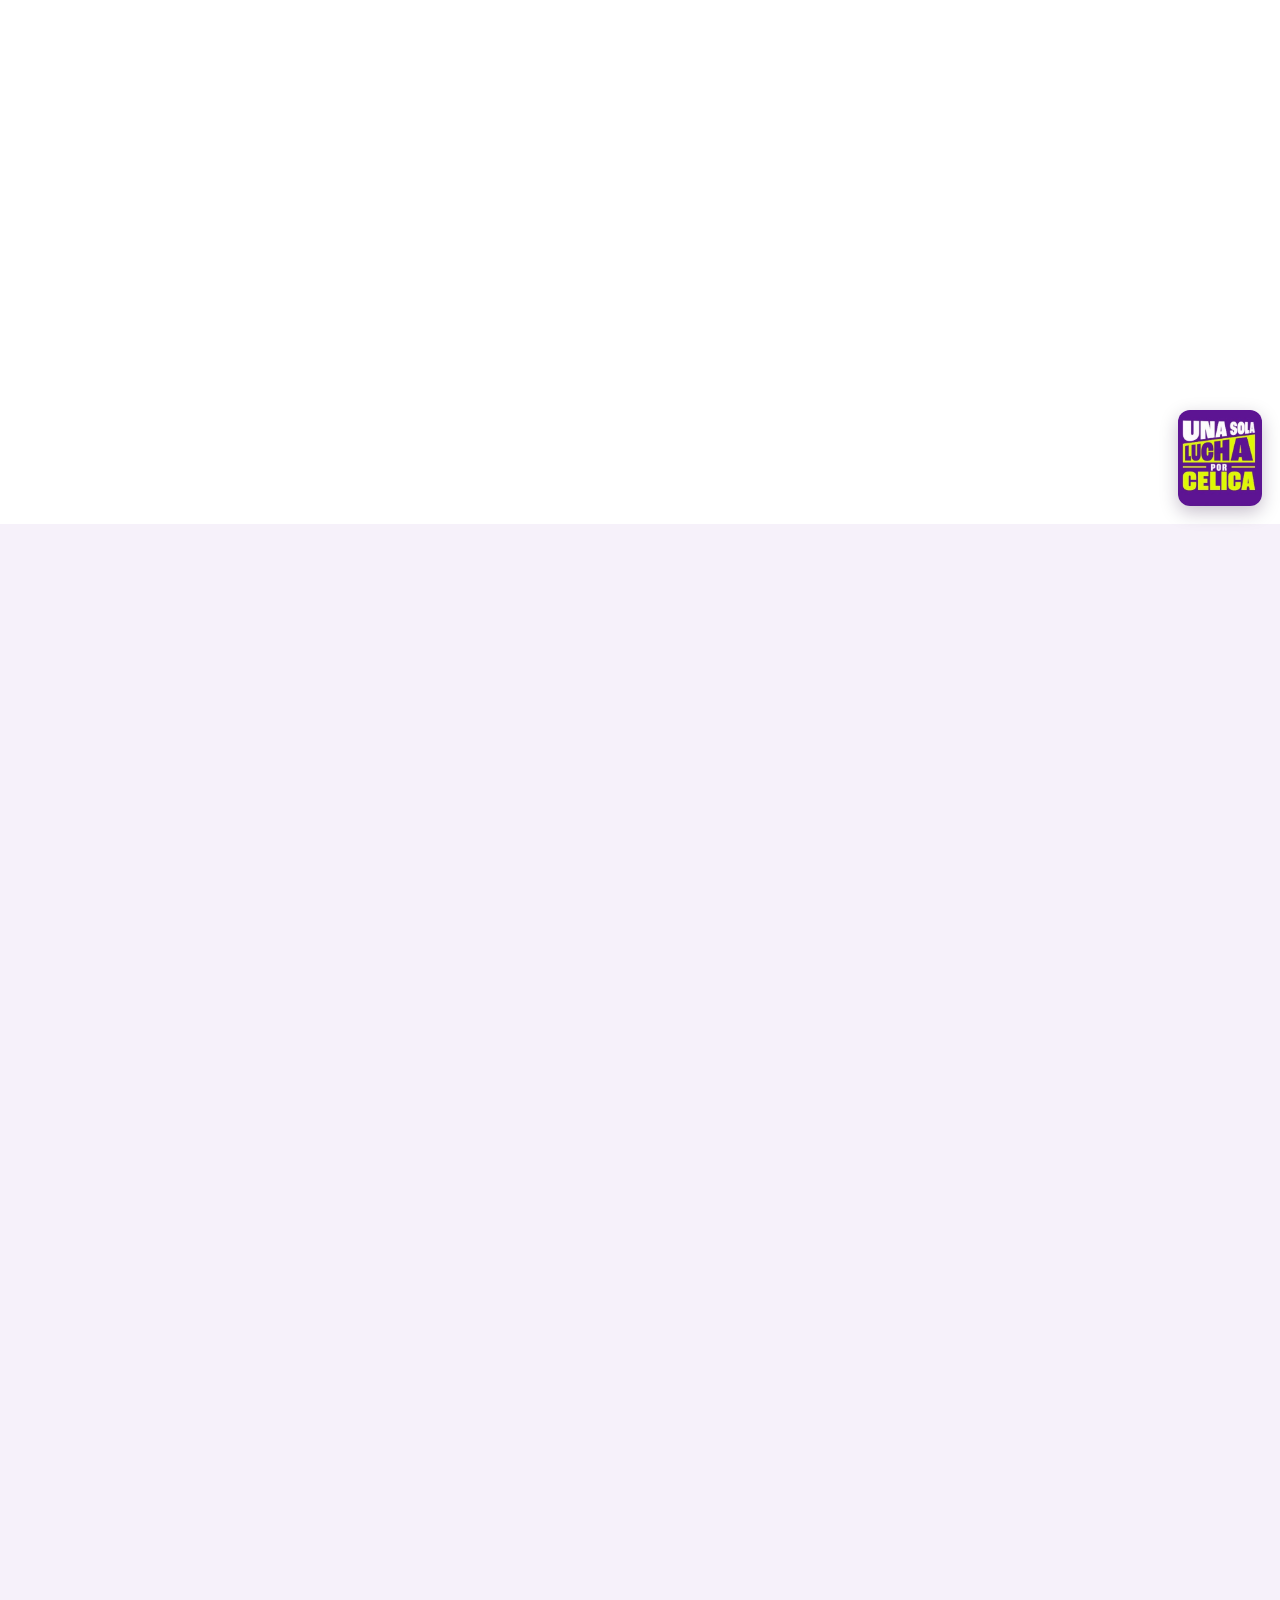
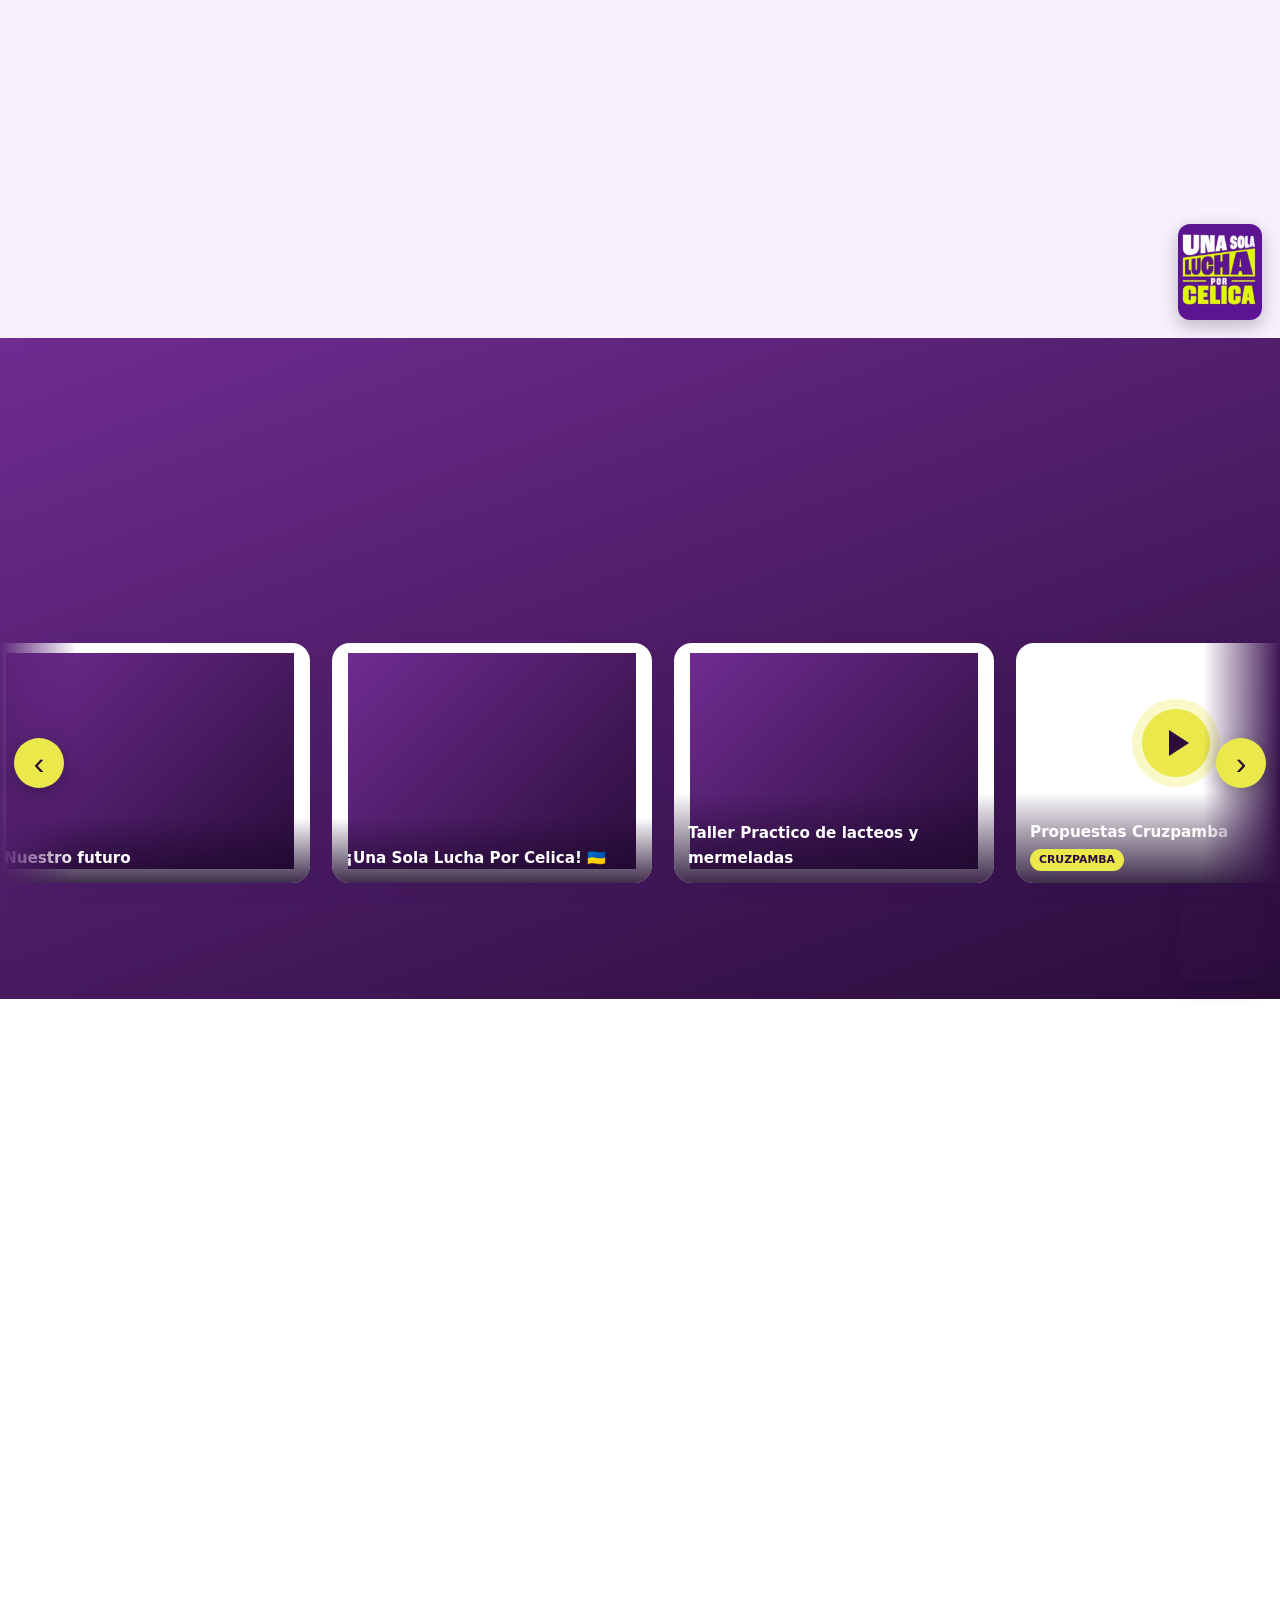
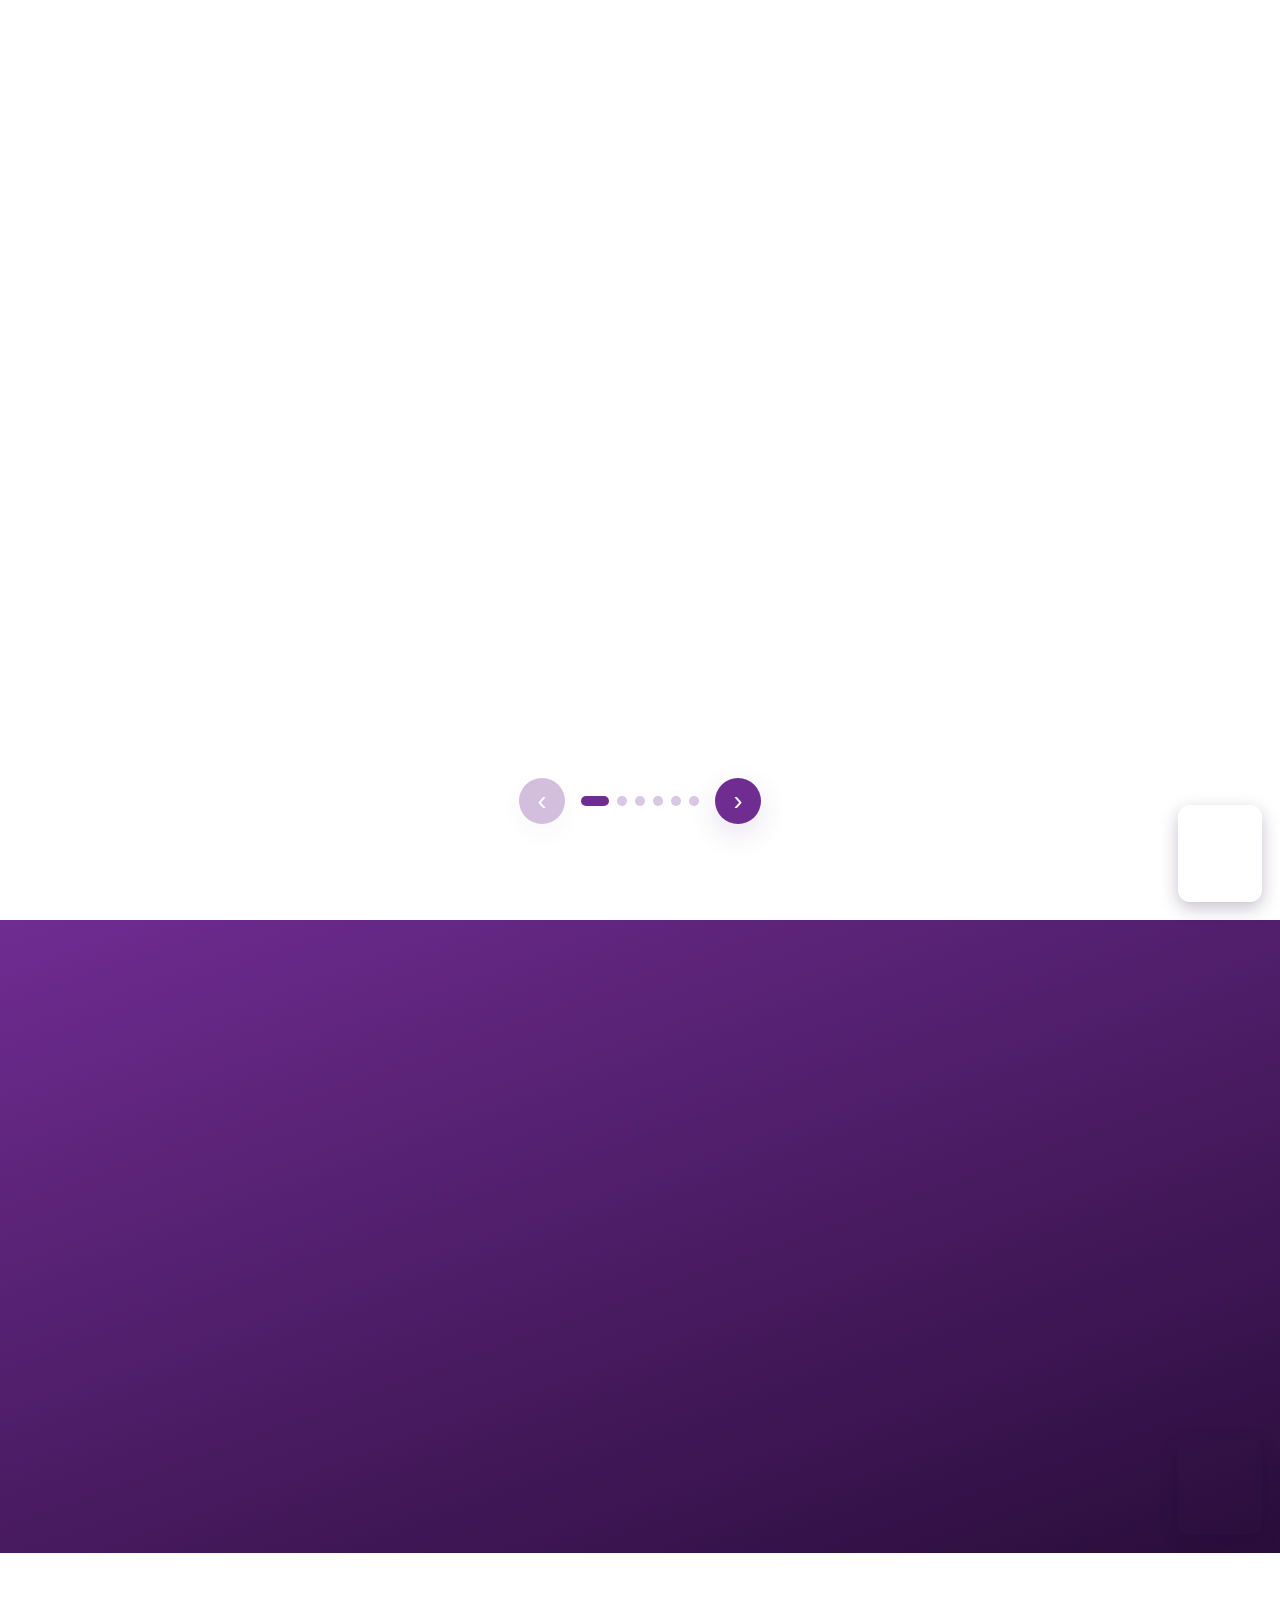
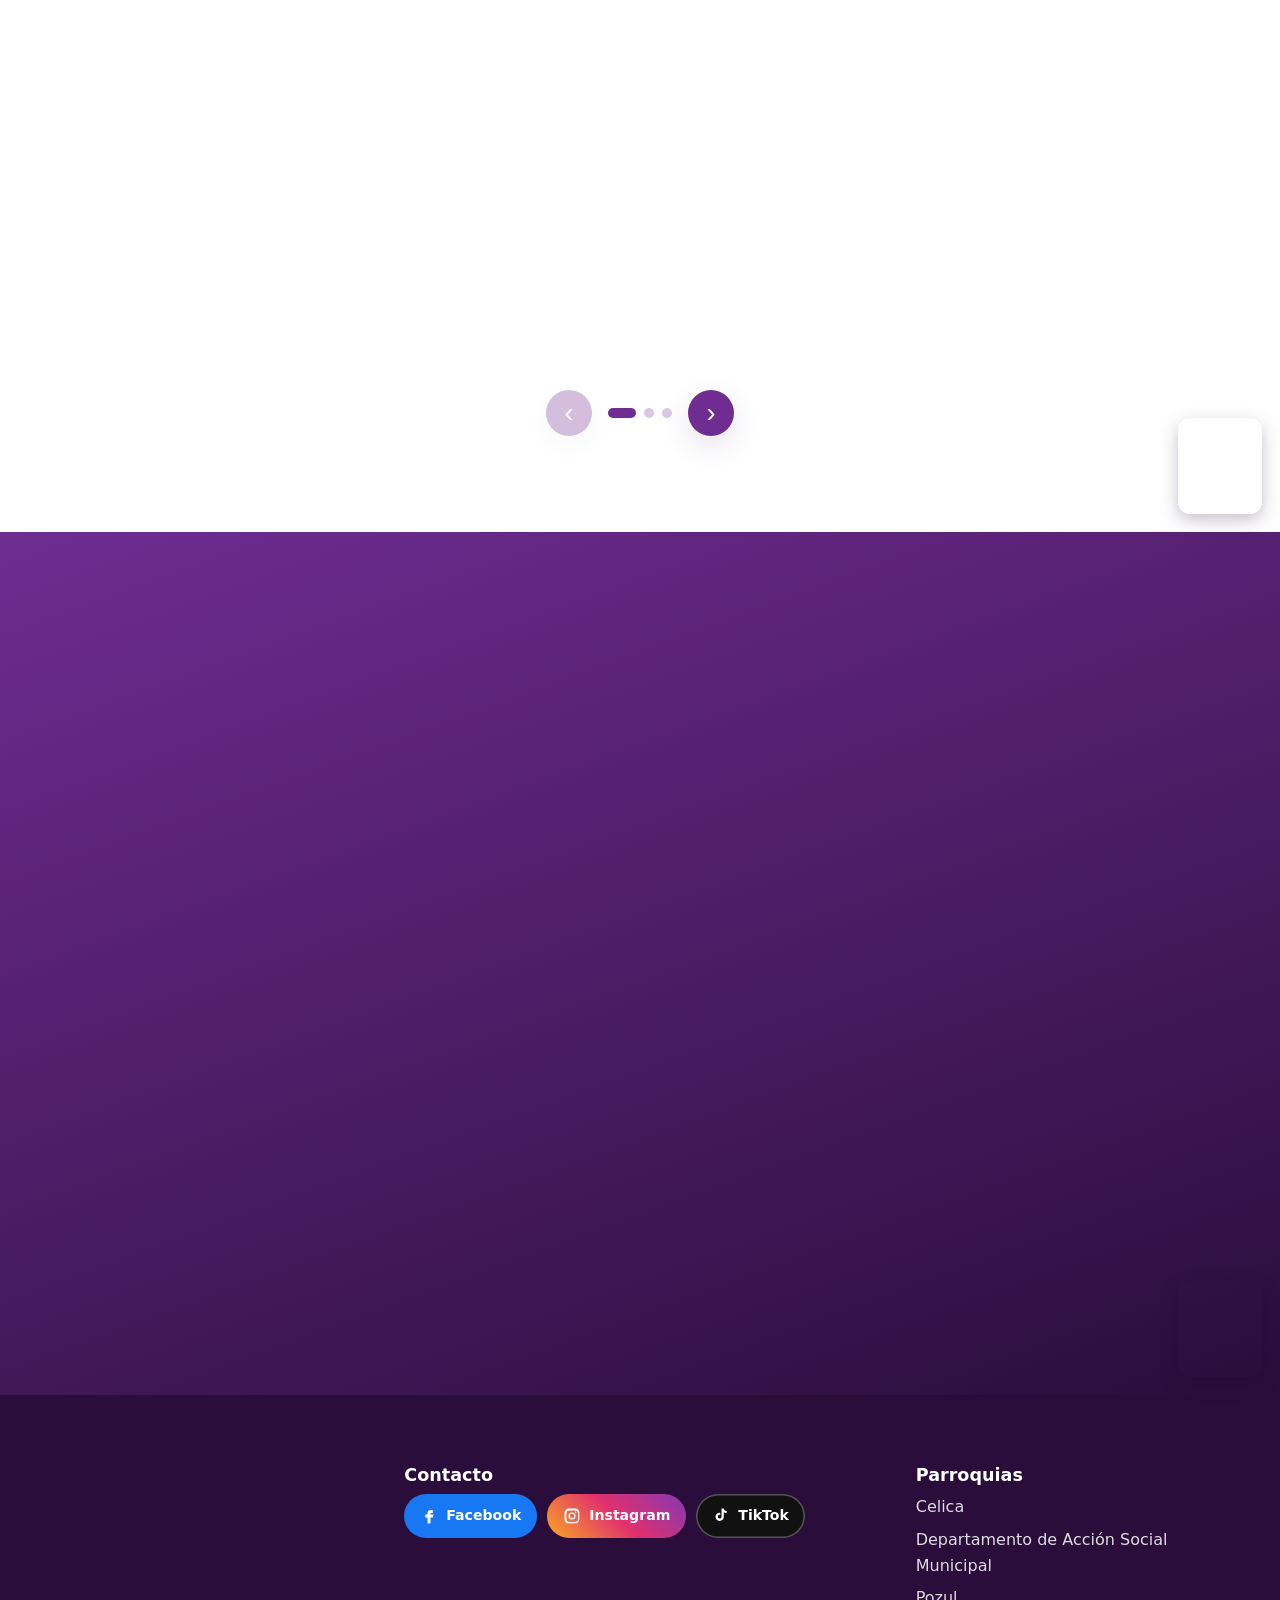
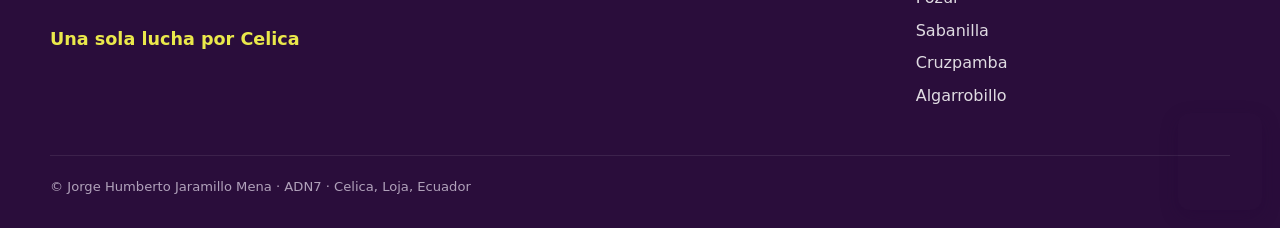
==== commit 40c1d446: "Foto principal, portadas de parroquias y GIF de Cerro Pircas servidos desde el sitio Se recuperaron " ====
--- a/index.html
+++ b/index.html
@@ -19,16 +19,16 @@
 <link rel="preconnect" href="https://fonts.googleapis.com">
 <link rel="preconnect" href="https://fonts.gstatic.com" crossorigin>
 <link rel="stylesheet" href="https://fonts.googleapis.com/css2?family=Montserrat:wght@400;500;600;700;800;900&display=swap">
-<link rel="stylesheet" href="assets/css/site.css?v=202611212206">
+<link rel="stylesheet" href="assets/css/site.css?v=202611212214">
 <link rel="preload" as="image" href="assets/brand/candidato.webp">
-<script src="assets/js/js.js?v=202611212206"></script>
+<script src="assets/js/js.js?v=202611212214"></script>
 <script type="application/ld+json">{"@context":"https://schema.org","@type":"Person","name":"Abg. Jorge Humberto Jaramillo Mena","jobTitle":"Candidato a la Alcaldía del cantón Celica","affiliation":{"@type":"Organization","name":"ADN7"}}</script>
 </head>
 <body data-page="home">
 <div id="root" class="loading-screen"><img src="assets/brand/logo-color.webp" alt="Jorge Jaramillo" width="140" height="133"><noscript><p>Activa JavaScript para ver el sitio.</p></noscript></div>
-<script src="assets/js/vendor/supabase.min.js?v=202611212206" defer></script>
-<script src="assets/js/config.js?v=202611212206" defer></script>
-<script src="assets/js/common.js?v=202611212206" defer></script>
-<script src="assets/js/site.js?v=202611212206" defer></script>
+<script src="assets/js/vendor/supabase.min.js?v=202611212214" defer></script>
+<script src="assets/js/config.js?v=202611212214" defer></script>
+<script src="assets/js/common.js?v=202611212214" defer></script>
+<script src="assets/js/site.js?v=202611212214" defer></script>
 </body>
 </html>
